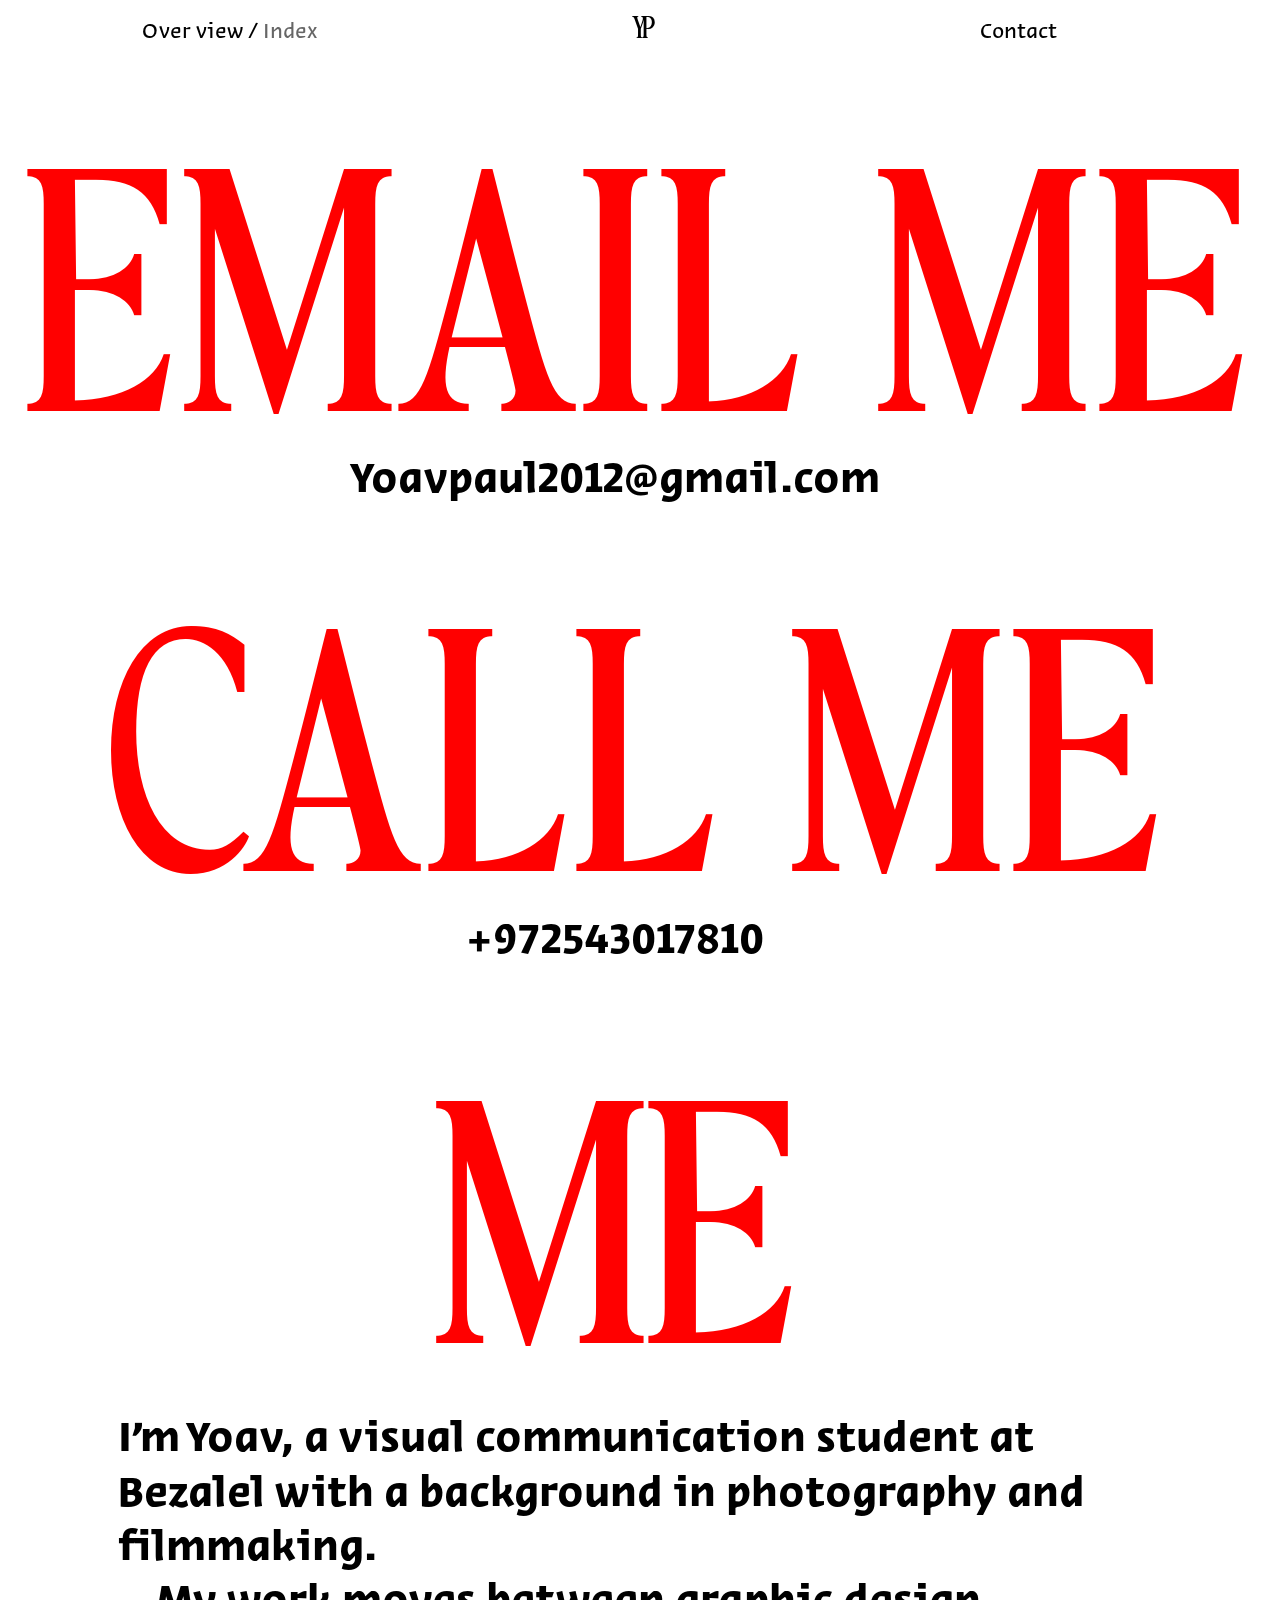
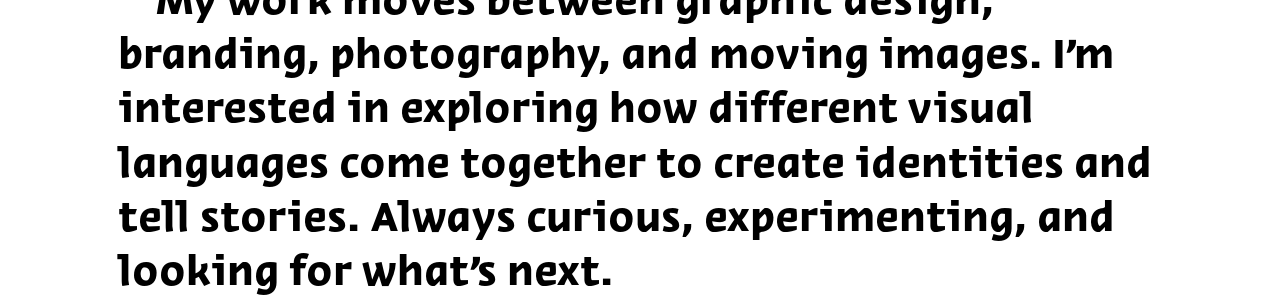
==== about.html @ 11a1b913 "The Lodge project panel, new top bar menu and strips, easier fly - Branding: a click on The Lodge op" ====
<!DOCTYPE html>
<html lang="en">
<head>
  <meta charset="UTF-8">
  <meta name="viewport" content="width=device-width, initial-scale=1.0">
  <title>Contact – Yoav Paul</title>
  <link rel="stylesheet" href="styles.css">
</head>
<body>
  <!-- Top bar (stays at the top while scrolling, with a soft blur behind it):
       on the left where you are, "YP" in the middle (leads home), Contact on the right -->
  <header class="top-bar">
    <p class="top-bar-left"><a class="page-link" href="index.html">Over view</a> / <a class="page-link text-muted" href="projects.html">Index</a></p>
    <a class="top-bar-name" href="index.html" aria-label="Yoav Paul, home page">YP</a>
    <a class="top-bar-contact" href="about.html">Contact</a>
  </header>

  <!-- Everything here is placed where it is in Figma (see .about in styles.css).
       --top = top in Figma pixels, --middle = the middle of the word -->
  <main class="about">

    <h1 class="about-title" style="--top: 118; --middle: 720; --spacing: 10.8;">EMAIL ME</h1>
    <a class="about-contact" href="mailto:Yoavpaul2012@gmail.com" style="--top: 519;">Yoavpaul2012@gmail.com</a>

    <h2 class="about-title" style="--top: 636; --middle: 720; --spacing: 10.8;">CALL ME</h2>
    <a class="about-contact" href="tel:+972543017810" style="--top: 1037;">+972543017810</a>

    <!-- "About" in the top bar jumps here -->
    <h2 class="about-title" id="me" style="--top: 1167; --middle: 691;">ME</h2>

    <div class="about-text" style="--top: 1590;">
      <p>I'm Yoav, a visual communication student at Bezalel with a background in photography and filmmaking.</p>
      <p>My work moves between graphic design, branding, photography, and moving images. I'm interested in exploring how different visual languages come together to create identities and tell stories. Always curious, experimenting, and looking for what's next.</p>
    </div>
  </main>
  <script src="top-bar-blur.js"></script>
</body>
</html>
---- styles.css ----
/* ===== Fonts ===== */

/* TAN - MEMORIES: the title font, loaded from the fonts folder */
@font-face {
  font-family: "TAN Memories";
  src: url("fonts/tan-memories-2.otf") format("opentype");
  font-weight: 400;
  font-display: swap;
}

/* ArbelG: the font of the small texts on the home page */
@font-face {
  font-family: "ArbelG";
  src: url("fonts/ArbelG-Regular.otf") format("opentype");
  font-weight: 400;
  font-display: swap;
}

@font-face {
  font-family: "ArbelG";
  src: url("fonts/ArbelG-Bold.otf") format("opentype");
  font-weight: 700;
  font-display: swap;
}

/* Editor Sans (Normal): the top bar, the menus and the small texts on every page */
@font-face {
  font-family: "Editor Sans";
  src: url("fonts/EditorSans-Normal.otf") format("opentype");
  font-weight: 400;
  font-display: swap;
}

/* Editor Sans Medium: the photo captions. Editor Sans Bold: "INDEX" and the current page in the menu */
@font-face {
  font-family: "Editor Sans";
  src: url("fonts/EditorSans-Medium.otf") format("opentype");
  font-weight: 500;
  font-display: swap;
}

@font-face {
  font-family: "Editor Sans";
  src: url("fonts/EditorSans-Bold.otf") format("opentype");
  font-weight: 700;
  font-display: swap;
}

/* Editor Sans Semibold: the page you are on, in the top bar */
@font-face {
  font-family: "Editor Sans";
  src: url("fonts/EditorSans-Semibold.otf") format("opentype");
  font-weight: 600;
  font-display: swap;
}

/* ===== Variables (from Figma) ===== */
:root {
  /* Colors */
  --color-background: #ffffff;
  --color-accent: #ff0000;
  --color-shadow: rgba(0, 0, 0, 0.3);
  --color-text: #000000;
  --color-text-muted: rgba(0, 0, 0, 0.6);
  --color-panel: #000000; /* behind a project panel (branding page) */
  /* The blurred strips behind the words of the top bar */
  --bar-white: 0.3;      /* how white the strip is (0 = clear, 1 = fully white) */
  --bar-blur: 10px;      /* how blurry the photo behind it is */
  --bar-radius: 0.03em;  /* roundness of the corners */
  --bar-line-gap: 0.25em; /* extra space between the lines of the menu on the project pages */
  /* Each part has its own strip:
     pad-x = space left and right of the words, pad-y = space above and under them,
     move-x = moves the strip right (+) or left (-), move-y = moves it down (+) or up (-) */
  --left-pad-x: 0.6em;    /* "Over view / Index" */
  --left-pad-y: 0.1em;
  --left-move-x: 0em;
  --left-move-y: 0em;
  --index-pad-x: 0.31em;   /* the menu on the project pages: "Index" and the other pages */
  --index-pad-y: 0.03em;
  --index-move-x: 0em;
  --index-move-y: -0.03em;
  --page-pad-x: 0.37em;    /* the page you are on (Branding, Photography, Graphics) */
  --page-pad-y: 0.1em;
  --page-move-x: 0em;
  --page-move-y: 0em;
  --yp-pad-x: 0.16em;     /* "YP" */
  --yp-pad-y: 0.31em;
  --yp-move-x: 0em;
  --yp-move-y: 0em;
  --contact-pad-x: 0.32em; /* "Contact" */
  --contact-pad-y: 0.1em;
  --contact-move-x: 0em;
  --contact-move-y: 0em;
  --color-bar: rgba(255, 255, 255, var(--bar-white));

  /* Title font: TAN - MEMORIES (Regular), a serif font is used until it loads */
  --font-display: "TAN Memories", Georgia, serif;
  --weight-display: 400; /* Regular */

  /* Font of the top bar, the menus, the captions and the small texts: Editor Sans (from the fonts folder) */
  --font-nav: "Editor Sans", Arial, sans-serif;
  --size-nav: max(12px, calc(24 * var(--px))); /* "About", "Contact", "OVER VIEW / INDEX": 24px in Figma */

  /* Font of the small texts on the home page */
  --font-body: "ArbelG", Arial, sans-serif;

  /* One Figma pixel: the home page is 1440px wide in Figma,
     so on smaller screens everything gets smaller together */
  --px: min(1px, calc(100vw / 1440));

  /* Fly: 181px wide in Figma, smaller on small screens */
  --size-fly: min(181px, 30vw);

  /* Spacing */
  --space-page: 16px;
}

/* ===== Base ===== */
* {
  box-sizing: border-box;
}

body {
  margin: 0;
  background-color: var(--color-background);
}

/* ===== Flying fly ===== */

/* script.js moves the fly by changing its transform */
.fly {
  position: fixed;
  top: 0;
  left: 0;
  width: var(--size-fly);
  height: auto;
  /* Close shadow: the fly is sitting on the page */
  filter: drop-shadow(2px 3px 2px var(--color-shadow));
  transition: filter 0.3s;
}

/* Fly swatter: near the fly the mouse turns into a fly swatter (script.js adds "is-near-fly"),
   so people understand they can squash it. The middle of the swatter is the point that hits */
.is-near-fly,
.is-near-fly * {
  cursor: -webkit-image-set(url("images/cursor-swatter.png") 1x, url("images/cursor-swatter@2x.png") 2x) 17 17, crosshair !important;
  cursor: image-set(url("images/cursor-swatter.png") 1x, url("images/cursor-swatter@2x.png") 2x) 17 17, crosshair !important;
}

/* Far, soft shadow: the fly is in the air */
.fly.is-flying {
  filter: drop-shadow(14px 22px 8px var(--color-shadow));
}

/* A squashed fly lies flat on the page (no shadow), and can't be clicked again */
.fly.is-squashed {
  filter: none;
  pointer-events: none;
}

/* ===== Red splat under a squashed fly ===== */

/* script.js places it where the fly was */
.splat {
  position: fixed;
  width: calc(var(--size-fly) * 0.6);
  aspect-ratio: 1;
  translate: -50% -50%; /* centered on the fly (works together with the grow animation) */
  background-color: var(--color-accent);
  border-radius: 45% 55% 40% 60% / 55% 40% 60% 45%; /* uneven, like a blob */
  pointer-events: none;
  animation: splat-appear 0.15s ease-out;
}

/* Two small drops around the splat */
.splat::before,
.splat::after {
  content: "";
  position: absolute;
  border-radius: 50%;
  background-color: var(--color-accent);
}

.splat::before {
  width: 18%;
  height: 18%;
  top: -22%;
  left: 70%;
}

.splat::after {
  width: 12%;
  height: 12%;
  bottom: -10%;
  left: -15%;
}

/* The splat grows quickly from nothing */
@keyframes splat-appear {
  from {
    scale: 0;
  }
  to {
    scale: 1;
  }
}

/* ===== Top bar (all pages) =====
   On the left where you are, "YP" in the middle, "Contact" on the right.
   Each one is placed by its middle point, like in Figma (the page is 1440px wide there).
   The bar stays at the top while scrolling. Each part has a blurred horizontal strip behind it,
   so it can always be read, also on top of photos (the rest of the bar is see-through) */
.top-bar {
  position: fixed;
  top: 0;
  left: 0;
  right: 0;
  z-index: 5; /* above everything on the page */
  height: max(44px, calc(90 * var(--px))); /* down to just under the two lines on the left */
  pointer-events: none; /* clicks go through the see-through parts of the bar... */
  font-family: var(--font-nav);
  font-size: var(--size-nav);
  line-height: normal;
  color: var(--color-text);
}

.top-bar a {
  color: inherit;
  text-decoration: none;
}

/* The three parts of the bar */
.top-bar-left,
.top-bar-name,
.top-bar-contact {
  position: absolute;
  z-index: 0; /* so the ellipse below stays behind the words */
  margin: 0;
  transform: translateX(-50%); /* the middle of the words sits on "left" */
  text-align: center;
  white-space: nowrap;
  pointer-events: auto; /* ...but not through the words */
}

/* The blurred strip behind each part of the bar (a flat rectangle around the words).
   Each part sets its own --pad-x, --pad-y, --move-x and --move-y (see the variables at the top) */
.top-bar-left::before,
.top-bar-name::before,
.top-bar-contact::before,
.top-bar-left:has(.is-current) > a::before,
.top-bar-left:has(.is-current) > span::before {
  content: "";
  position: absolute;
  top: calc(var(--move-y) - var(--pad-y));
  bottom: calc(-1 * var(--move-y) - var(--pad-y));
  left: calc(var(--move-x) - var(--pad-x));
  right: calc(-1 * var(--move-x) - var(--pad-x) - var(--extra-right, 0em));
  z-index: -1;
  border-radius: var(--bar-radius);
  background-color: var(--color-bar);
  backdrop-filter: blur(var(--bar-blur));
  -webkit-backdrop-filter: blur(var(--bar-blur)); /* Safari */
  /* Shows only when there is a picture or text under the word (top-bar-blur.js adds "has-backdrop") */
  opacity: var(--strip-opacity, 0);
  transition: opacity 0.2s;
}

.top-bar .has-backdrop {
  --strip-opacity: 1;
}

.top-bar-left::before {
  --pad-x: var(--left-pad-x);
  --pad-y: var(--left-pad-y);
  --move-x: var(--left-move-x);
  --move-y: var(--left-move-y);
}

.top-bar-left:has(.is-current) > a::before {
  --pad-x: var(--index-pad-x);
  --pad-y: var(--index-pad-y);
  --move-x: var(--index-move-x);
  --move-y: var(--index-move-y);
}

.top-bar-left:has(.is-current) > span::before {
  --pad-x: var(--page-pad-x);
  --pad-y: var(--page-pad-y);
  --move-x: var(--page-move-x);
  --move-y: var(--page-move-y);
}

/* "YP": the letters are pulled together (-24%), which makes its box end before the "P",
   so its strip gets 0.24em more on the right, to have the same space on both sides */
.top-bar-name::before {
  --pad-x: var(--yp-pad-x);
  --pad-y: var(--yp-pad-y);
  --move-x: var(--yp-move-x);
  --move-y: var(--yp-move-y);
  --extra-right: 0.24em;
}

.top-bar-contact::before {
  --pad-x: var(--contact-pad-x);
  --pad-y: var(--contact-pad-y);
  --move-x: var(--contact-move-x);
  --move-y: var(--contact-move-y);
}

/* On the left: "OVER VIEW / INDEX", or "INDEX" with the page you are on under it
   (Figma: middle at 258px, 25px from the top) */
.top-bar-left {
  top: calc(25 * var(--px));
  left: calc(50% - 462 * var(--px));
}

/* The grey link ("INDEX" on the home page, "OVER VIEW" on the index page) */
.top-bar-left .text-muted {
  color: var(--color-text-muted);
}

/* The page you are on: red and Semibold */
.top-bar-left .is-current {
  color: var(--color-accent);
  font-weight: 600;
}

/* On the project pages the left part is a menu of a few lines:
   each word gets its own blurred strip (see above), instead of one strip around all */
.top-bar-left:has(.is-current)::before {
  display: none;
}

.top-bar-left:has(.is-current) > a,
.top-bar-left:has(.is-current) > span {
  position: relative;
  z-index: 0;
  display: inline-block;
}

/* The menu on the project pages: "Index", then Branding, Photography and Graphics, one under the other
   (Figma: its middle at 209px, 27px between the lines). Each line goes a little lower, so the strips don't touch */
.top-bar-left:has(.is-current) {
  left: calc(50% - 511 * var(--px));
  line-height: 1.125;
}

.top-bar-left:has(.is-current) > :is(a, span):not(:first-child) {
  margin-top: var(--bar-line-gap);
}

/* On the project pages "Contact" is a little more to the right (Figma: its middle at 1202.5px) */
.branding-page .top-bar-contact,
.photography-page .top-bar-contact,
.graphics-page .top-bar-contact {
  left: calc(50% + 482.5 * var(--px));
}

/* The links turn red under the mouse */
.top-bar-left .page-link:hover {
  color: var(--color-accent);
}

/* "YP" in the title font (Figma: 24px, letter spacing -24%, middle at 721.5px, 19px from the top) */
.top-bar-name {
  top: calc(19 * var(--px));
  left: calc(50% + 1.5 * var(--px));
  font-family: var(--font-display);
  letter-spacing: -0.24em;
  line-height: 1.04;
}

/* Figma: middle at 1145.5px, 25px from the top */
.top-bar-contact {
  top: calc(25 * var(--px));
  left: calc(50% + 425.5 * var(--px));
}

/* ===== Home page (index.html) and index page (projects.html) ===== */

.hero a {
  color: inherit;
  text-decoration: none;
}

/* Big name. All sizes are Figma pixels times --px */
.hero {
  position: relative;
  padding-top: calc(82 * var(--px));
}

.hero-title {
  margin: 0;
  font-family: var(--font-display);
  font-size: calc(300 * var(--px));
  font-weight: var(--weight-display);
  line-height: normal;
  height: calc(423 * var(--px)); /* text box height in Figma */
  color: var(--color-accent);
  text-align: center;
}

/* "Catch ME if you can!" under the big name, a link to the contact page.
   "ME" turns red under the mouse */
.catch-me {
  margin: calc(102 * var(--px)) 0 0;
  height: calc(129 * var(--px)); /* text box height in Figma */
  font-family: var(--font-display);
  font-size: calc(70.82 * var(--px));
  line-height: normal;
  color: var(--color-text);
  text-align: center;
}

.catch-me-big {
  font-size: calc(96 * var(--px));
}

.catch-me:hover .catch-me-big {
  color: var(--color-accent);
}

/* The fly on the home and index pages: 113px wide in Figma, and it moves with the page
   (script.js places it on the name and keeps it above the works) */
.home-page,
.index-page {
  --size-fly: calc(113 * var(--px));
}

.home-page .fly,
.home-page .splat,
.index-page .fly,
.index-page .splat {
  position: absolute;
}

/* ===== Over view on the home page: all the works moving in a row =====
   Figma: a 1440 x 600 box, 985px from the top of the page, and "Random / Index" under it.
   home-carousel.js moves the row and changes its order */

.carousel-section {
  margin-top: calc(249 * var(--px)); /* 985 - 736 */
  padding-bottom: calc(92 * var(--px)); /* the page ends at 1773 */
}

/* The box: it scrolls sideways (no scrollbar, like in Figma) */
.carousel {
  height: calc(600 * var(--px));
  overflow-x: auto;
  overflow-y: hidden;
  scrollbar-width: none;
}

.carousel::-webkit-scrollbar {
  display: none;
}

/* The row of works */
.carousel-track {
  display: flex;
  width: max-content;
  height: 100%;
}

/* "Random / Index" under the box (Figma: 61px under it, Editor Sans 24px).
   Red under the mouse, and the one that is chosen stays red */
.carousel-modes {
  position: relative;
  margin: calc(61 * var(--px)) 0 0;
  min-height: calc(35 * var(--px));
  font-family: var(--font-nav);
  font-size: var(--size-nav);
  line-height: normal;
  text-align: center;
  color: var(--color-text);
}

.carousel-mode {
  padding: 0;
  border: none;
  background: none;
  font: inherit;
  color: inherit;
  cursor: pointer;
}

.carousel-mode:hover,
.carousel-mode.is-active {
  color: var(--color-accent);
}

/* Under the mouse a work's category (red) / name show in the same place, instead of "Random / Index" */
.carousel-name {
  position: absolute;
  inset: 0;
  display: none;
}

.carousel-category {
  color: var(--color-accent);
}

.carousel-section.is-showing-name .carousel-name {
  display: block;
}

.carousel-section.is-showing-name .carousel-switch {
  visibility: hidden; /* keeps its place, so nothing moves */
}

/* One work: as high as the box, its width from its shape (--ratio = width / height).
   The space after each work (not "gap"), so the copy follows with the same space */
.carousel-item {
  position: relative;
  flex: none;
  height: 100%;
  aspect-ratio: var(--ratio);
  margin-right: calc(35 * var(--px));
  overflow: hidden;
}

.carousel-item img {
  display: block;
  width: 100%;
  height: 100%;
  object-fit: cover;
}

/* Phones: the big name moves down a little, so it starts under the top bar */
@media (max-width: 700px) {
  .hero {
    padding-top: 52px; /* under the top bar (44px high on phones) */
  }
}

/* ===== Links in the top bar and menus (all pages) ===== */

.page-link {
  color: inherit;
  text-decoration: none;
}

/* The page you are on is red */
.page-link.is-current {
  color: var(--color-accent);
}

/* ===== Columns and rows of works, measured in Figma pixels =====
   In the HTML every item says its size in Figma pixels:
   style="--width: 589"         = 589 Figma pixels wide
   style="--space-before: 61"   = 61 Figma pixels of space above it
   style="--gap: 11"            = 11 Figma pixels between the items of a row */

.figma-column {
  width: calc(1440 * var(--px)); /* the width of the page in Figma */
  margin: 0 auto;
  display: flex;
  flex-direction: column;
  align-items: center;
  padding-bottom: calc(220 * var(--px));
}

.figma-column > * {
  margin-top: calc(var(--space-before, 0) * var(--px));
}

/* Items that are not in the middle: they start --left Figma pixels from the left edge */
.figma-column > .from-left {
  align-self: flex-start;
  margin-left: calc(var(--left) * var(--px));
}

/* Items side by side */
.figma-row {
  display: flex;
  justify-content: center;
  align-items: flex-start;
  gap: calc(var(--gap, 0) * var(--px));
}

/* Items in a row don't get extra space above */
.figma-row > * {
  margin-top: 0;
}

/* An image or video with its Figma width */
.work-image {
  display: block;
  flex: none;
  width: calc(var(--width) * var(--px));
  height: auto;
}

/* ===== Project pages (photography.html, graphics.html) ===== */

/* The top part: the menu and the big title.
   Each page sets --title-top, --title-size and --header-height (in Figma pixels) */
.project-header {
  position: relative;
  height: calc(var(--header-height) * var(--px));
}

.project-title {
  position: absolute;
  top: calc(var(--title-top) * var(--px));
  left: 0;
  right: 0;
  margin: 0;
  font-family: var(--font-display);
  font-size: calc(var(--title-size) * var(--px));
  font-weight: var(--weight-display);
  line-height: 1.96;
  color: var(--color-text);
  text-align: center;
}

/* The name of a project under its photo.
   --height = the space from the top of the caption to the next photo (Figma pixels) */
.photo-caption {
  width: calc(var(--width) * var(--px));
  height: calc(var(--height) * var(--px));
  margin-bottom: 0;
  font-family: var(--font-nav);
  font-size: max(12px, calc(32 * var(--px)));
  font-weight: 500; /* Medium */
  line-height: normal;
  text-align: var(--align, left);
}

/* ===== Photography, branding and graphics pages ===== */

/* A photo in a box with its Figma size (--width x --height).
   The photo fills the box, and is cut at the edges if it has a different shape */
.photo-box {
  position: relative;
  display: block;
  width: calc(var(--width) * var(--px));
  aspect-ratio: var(--width) / var(--height);
  overflow: hidden;
  /* the boxes that open a row of photos are buttons: remove the button look */
  padding: 0;
  border: none;
  background: none;
}

button.photo-box {
  cursor: pointer;
}

.photo-box img,
.photo-box video,
.photo-overlay-row img,
.photo-overlay-row video {
  display: block;
  width: 100%;
  height: 100%;
  object-fit: cover;
}

/* A photo that shows only part of itself, placed like in Figma (in % of its box) */
.photo-box img.is-cropped,
.photo-overlay-row img.is-cropped,
.carousel-item img.is-cropped {
  position: absolute;
  top: calc(var(--img-top) * 1%);
  left: calc(var(--img-left) * 1%);
  width: calc(var(--img-width) * 1%);
  height: calc(var(--img-height) * 1%);
  max-width: none;
  object-fit: fill;
}

/* ===== Photo overlays: a row of photos that opens when you click a photo =====
   The photo you click is the first photo of the row. photo-overlays.js opens and closes the rows */

/* Goes from the left of the photo to the right edge of the page, and scrolls sideways */
.photo-overlay {
  width: calc((1440 - var(--left)) * var(--px));
  overflow-x: auto;
  overflow-y: hidden;
  scrollbar-width: none; /* no scrollbar, like in Figma */
}

.photo-overlay::-webkit-scrollbar {
  display: none;
}

/* Closed: only the first photo. Open: --width Figma pixels wide */
.photo-overlay-row {
  position: relative;
  width: fit-content;
}

.photo-overlay.is-open .photo-overlay-row {
  width: calc(var(--width) * var(--px));
}

/* The extra photos: hidden until the row opens.
   Each one has its place: --x, --y and its size --w x --h (Figma pixels) */
.photo-overlay-row > div {
  display: none;
  position: absolute;
  cursor: pointer; /* a click closes the row */
  left: calc(var(--x) * var(--px));
  top: calc(var(--y, 0) * var(--px));
  width: calc(var(--w) * var(--px));
  height: calc(var(--h) * var(--px));
  overflow: hidden;
}

.photo-overlay.is-open .photo-overlay-row > div {
  display: block;
}

/* Rows without places from Figma (branding page): the works stand side by side,
   all --height Figma pixels high, with --gap between them. Each work keeps its own shape */
.photo-overlay-row.is-flowing {
  display: flex;
  gap: calc(var(--gap) * var(--px));
  height: calc(var(--height) * var(--px));
}

.photo-overlay.is-open .photo-overlay-row.is-flowing {
  width: max-content;
}

.photo-overlay-row.is-flowing > div {
  position: static;
  flex: none;
  width: auto;
  height: 100%;
}

.photo-overlay.is-open .photo-overlay-row.is-flowing > div {
  display: block;
}

.photo-overlay-row.is-flowing > div img,
.photo-overlay-row.is-flowing > div video {
  width: auto;
  height: 100%;
}

/* ===== Project panels (branding page): the whole project on one screen =====
   project-panels.js opens and closes them. Everything inside is placed in Figma pixels
   (--x, --y, --w, --h) and grows or shrinks with the height of the screen:
   the Figma frame is 1069px high, so one Figma pixel = the screen height / 1069 */

.project-panel {
  --s: calc(100vh / 1069); /* one Figma pixel */
  position: fixed;
  inset: 0;
  z-index: 4; /* above the page, under the top bar */
  overflow-x: auto;
  overflow-y: hidden; /* only sideways */
  background-color: var(--color-panel);
  scrollbar-width: none;
  outline: none;
}

.project-panel::-webkit-scrollbar {
  display: none;
}

.project-panel[hidden] {
  display: none;
}

/* While a panel is open: the page under it doesn't scroll, and the top bar turns white (like in Figma) */
body.has-open-panel {
  overflow: hidden;
}

body.has-open-panel .top-bar {
  color: #fff;
}

/* The whole width of the project, as high as the screen */
.project-panel-stage {
  position: relative;
  width: calc(var(--width) * var(--s));
  height: 100vh;
  overflow: hidden; /* things that go over the top are cut, like in Figma */
}

/* A work: its place and size (a click on it closes the panel) */
.panel-item {
  position: absolute;
  left: calc(var(--x) * var(--s));
  top: calc(var(--y) * var(--s));
  width: calc(var(--w) * var(--s));
  height: calc(var(--h) * var(--s));
  overflow: hidden;
  cursor: pointer;
}

.panel-item img {
  display: block;
  width: 100%;
  height: 100%;
  object-fit: cover;
}

.panel-item img.is-cropped {
  position: absolute;
  top: calc(var(--img-top) * 1%);
  left: calc(var(--img-left) * 1%);
  width: calc(var(--img-width) * 1%);
  height: calc(var(--img-height) * 1%);
  max-width: none;
  object-fit: fill;
}

/* Texts: --x is their middle */
.panel-text {
  position: absolute;
  left: calc(var(--x) * var(--s));
  top: calc(var(--y) * var(--s));
  width: calc(var(--w) * var(--s));
  margin: 0;
  z-index: 1; /* on top of the works, like in Figma */
  transform: translateX(-50%);
  color: #fff;
  font-weight: normal;
  text-align: center;
}

/* The names of the parts (Logotype, Menus...): Editor Sans 18px */
.panel-label {
  font-family: var(--font-nav);
  font-size: calc(18 * var(--s));
  line-height: calc(37 * var(--s));
}

/* Some names start at --x (on the left of their works) instead of having their middle there */
.panel-label.is-left {
  transform: none;
  text-align: left;
}

/* About the project: name (Bold 30px), kind of work (Medium 25px) and text (25px), in Editor Sans */
.panel-about {
  position: absolute;
  left: calc(var(--x) * var(--s));
  top: calc(var(--y) * var(--s));
  width: calc(var(--w) * var(--s));
  z-index: 1;
  font-family: var(--font-nav);
  color: #fff;
}

.panel-about h2 {
  margin: 0 0 calc(28 * 1.96 * var(--s)); /* an empty line under it, like in Figma */
  font-size: calc(30 * var(--s));
  font-weight: 700;
  line-height: 1.96;
}

.panel-about p {
  margin: 0;
  font-size: calc(25 * var(--s));
  line-height: calc(36 * var(--s));
}

.panel-about .panel-about-kind {
  font-weight: 500;
}

/* The second paragraph starts a little to the right, like in Figma */
.panel-about .is-indented {
  text-indent: 1.25em;
}

/* ===== Index page (projects.html) ===== */

/* The area under the big name (1032 - 505 Figma pixels high).
   The categories and lists are placed in it by --x, --y and --w */
.index-categories {
  position: relative;
  width: calc(1440 * var(--px));
  height: calc(527 * var(--px));
  margin: 0 auto;
}

.index-category,
.index-list {
  position: absolute;
  left: calc(var(--x) * var(--px));
  top: calc(var(--y) * var(--px));
  width: calc(var(--w) * var(--px));
  margin: 0;
  font-family: var(--font-display);
  font-weight: var(--weight-display);
  color: var(--color-text);
}

/* A category: a button with no button look, the text on the left */
.index-category {
  padding: 0;
  border: none;
  background: none;
  font-size: calc(70.82 * var(--px));
  line-height: normal;
  text-align: left;
  cursor: pointer;
}

/* The list of projects under a category (hidden until the category is clicked) */
.index-list {
  padding: 0;
  list-style: none;
  font-size: calc(27 * var(--px));
  line-height: normal;
  text-align: center;
}

/* The Branding list has more space between the lines in Figma */
.index-list.is-tall {
  line-height: 2.1;
}

.index-list[hidden] {
  display: none;
}

.index-list a {
  color: inherit;
  text-decoration: none;
}

/* Red under the mouse: the categories and the projects */
.index-category:hover,
.index-list a:hover {
  color: var(--color-accent);
}

/* Phones: the categories one under the other, each list under its category */
@media (max-width: 700px) {
  .index-categories {
    width: auto;
    height: auto;
    padding: 24px var(--space-page) 48px;
    display: flex;
    flex-direction: column;
    align-items: center;
    gap: 12px;
  }

  .index-category,
  .index-list {
    position: static;
    width: auto;
    text-align: center;
  }

  .index-category {
    font-size: 40px;
  }

  .index-list {
    font-size: 18px;
    margin-bottom: 12px;
  }
}

/* When a link leads to a project on another page, leave room for "YP" above it */
.figma-column > [id] {
  scroll-margin-top: max(56px, calc(70 * var(--px)));
}

/* ===== About and contact page (about.html) ===== */

/* Everything is placed where it is in Figma ("Content" frame, 1440 x 2146).
   Each item says its top (and middle or left) in Figma pixels */
.about {
  position: relative;
  width: calc(1440 * var(--px));
  height: calc(2146 * var(--px));
  margin: 0 auto;
}

.about > * {
  position: absolute;
  margin: 0;
}

/* Big red words: "EMAIL ME", "CALL ME", "ME" */
.about-title {
  top: calc(var(--top) * var(--px));
  left: calc(var(--middle) * var(--px));
  transform: translateX(-50%);
  font-family: var(--font-display);
  font-size: calc(270 * var(--px));
  font-weight: var(--weight-display);
  letter-spacing: calc(var(--spacing, 0) * var(--px));
  line-height: normal;
  color: var(--color-accent);
  white-space: nowrap;
}

/* The email address and the phone number under the big words */
.about-contact {
  top: calc(var(--top) * var(--px));
  left: calc(691.5 * var(--px));
  transform: translateX(-50%);
  font-family: var(--font-nav);
  font-size: calc(48 * var(--px));
  font-weight: 700;
  line-height: normal;
  color: var(--color-text);
  text-decoration: none;
  white-space: nowrap;
}

.about-text {
  top: calc(var(--top) * var(--px));
  left: calc(133 * var(--px));
  width: calc(1175 * var(--px));
  font-family: var(--font-nav);
  font-size: calc(48 * var(--px));
  font-weight: 700;
  line-height: calc(61 * var(--px));
  color: var(--color-text);
}

.about-text p {
  margin: 0;
}

/* The second paragraph starts a little to the right, like in Figma */
.about-text p + p {
  text-indent: calc(42 * var(--px));
}

/* Phones: everything moves down a little, so "EMAIL ME" doesn't touch the top bar */
@media (max-width: 700px) {
  .about {
    margin-top: 24px;
  }
}

/* ===== Phones: the project title is in the page flow ===== */
@media (max-width: 700px) {
  .project-header {
    height: auto;
    padding-top: 52px; /* room for the top bar (44px high on phones) */
  }

  .project-title {
    position: static;
  }

  .project-title {
    line-height: 1.6; /* room for letters like "g" and "y" */
  }

  /* Captions start under the left side of their photo, and can take 2 lines */
  .figma-column > .photo-caption {
    width: auto;
    height: auto;
    margin: 4px var(--space-page) 16px calc(var(--left) * var(--px));
    text-align: left;
  }

}
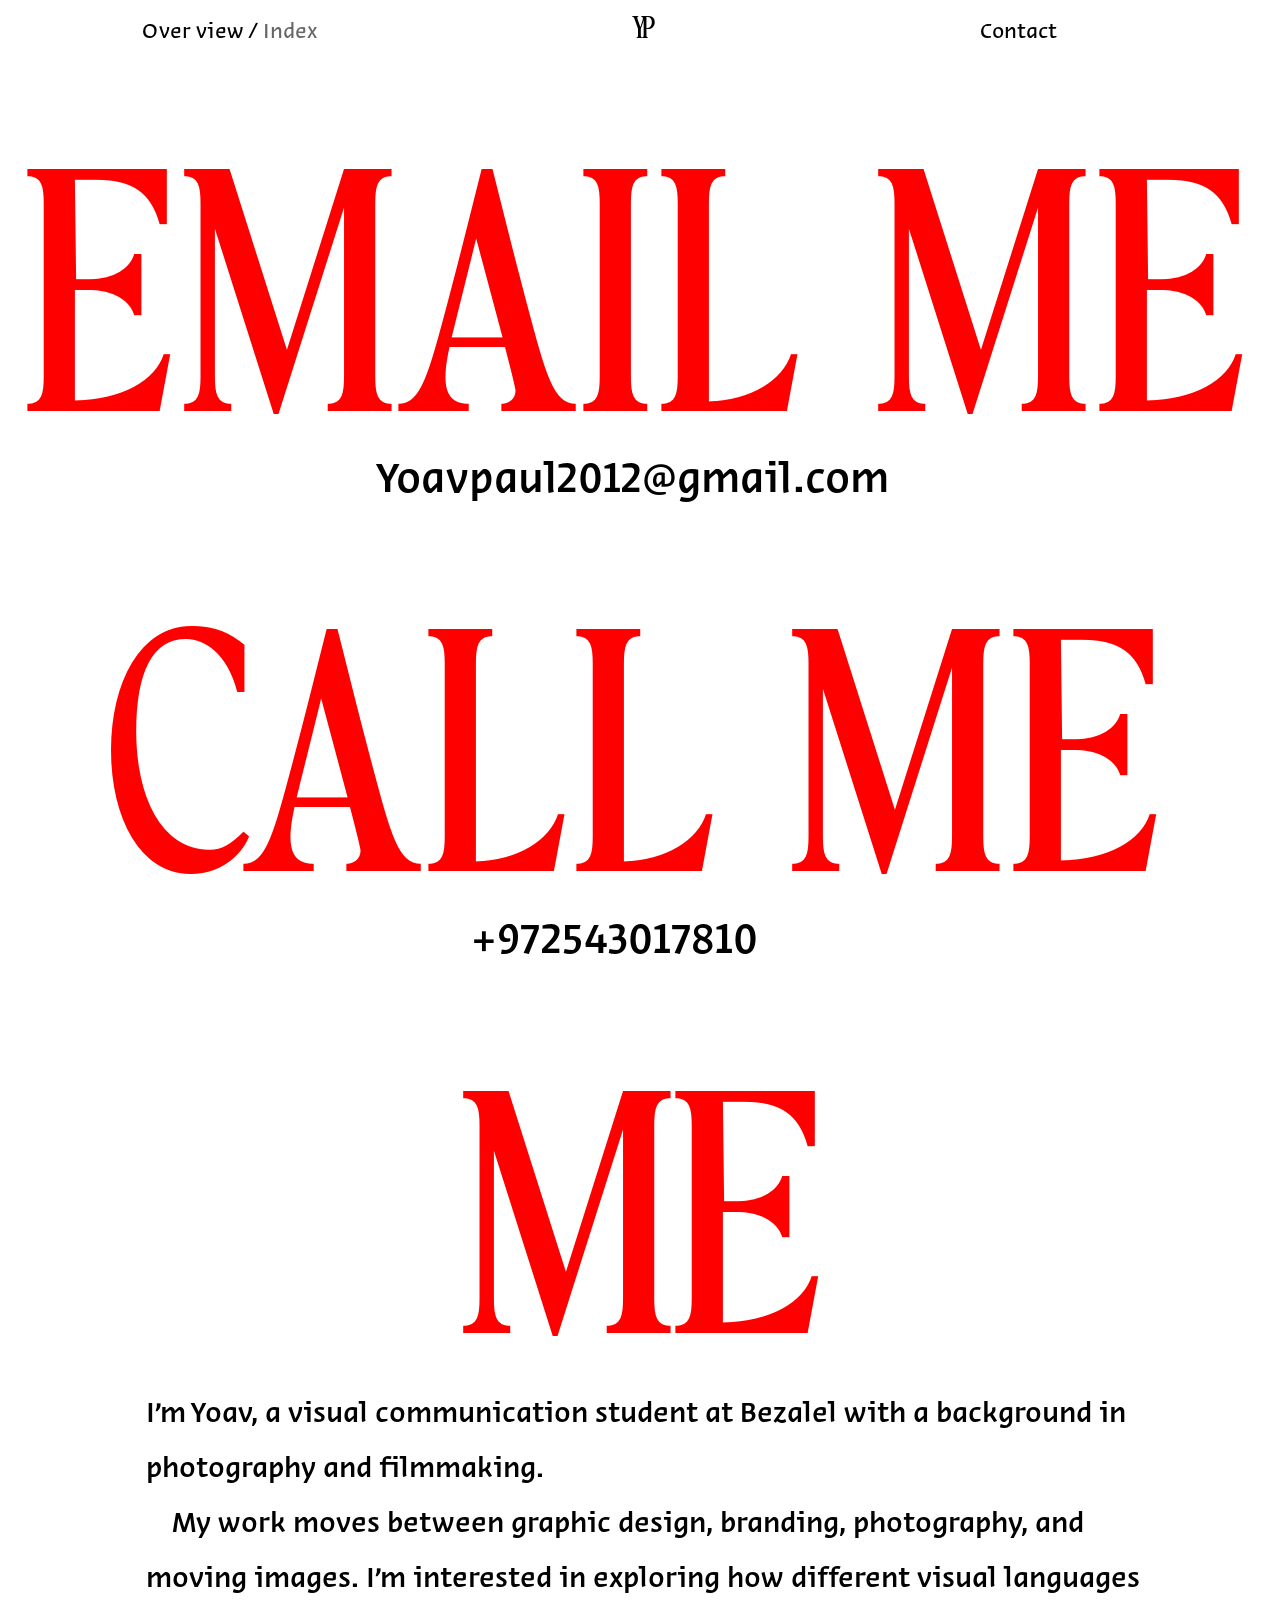
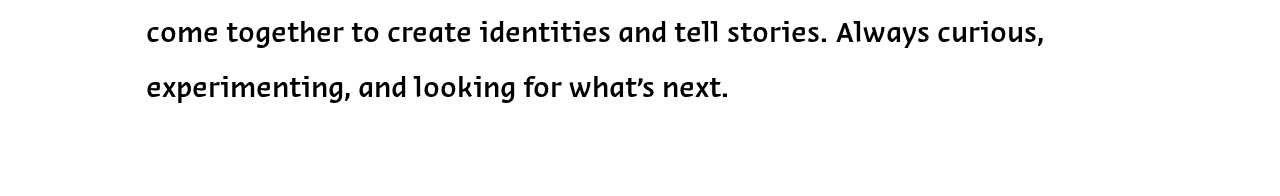
==== commit f32a4420: "Smaller WebP photos, 1+1= book that turns by itself and by click, Copy on Me page, phone.css - tools" ====
--- a/about.html
+++ b/about.html
@@ -5,6 +5,8 @@
   <meta name="viewport" content="width=device-width, initial-scale=1.0">
   <title>Contact – Yoav Paul</title>
   <link rel="stylesheet" href="styles.css">
+  <!-- The phone version: only on screens up to 700px wide -->
+  <link rel="stylesheet" href="phone.css" media="(max-width: 700px)">
 </head>
 <body>
   <!-- Top bar (stays at the top while scrolling, with a soft blur behind it):
@@ -16,23 +18,26 @@
   </header>
 
   <!-- Everything here is placed where it is in Figma (see .about in styles.css).
-       --top = top in Figma pixels, --middle = the middle of the word -->
+       --top = top in Figma pixels, --middle = the middle of the word (or line) -->
   <main class="about">
 
     <h1 class="about-title" style="--top: 118; --middle: 720; --spacing: 10.8;">EMAIL ME</h1>
-    <a class="about-contact" href="mailto:Yoavpaul2012@gmail.com" style="--top: 519;">Yoavpaul2012@gmail.com</a>
+    <!-- Email and phone: on a computer a "Copy" button shows next to them under the mouse,
+         on a phone (and tablet) it shows after a tap (contact-copy.js) -->
+    <p class="about-contact" style="--top: 519; --middle: 710.5;"><a href="mailto:Yoavpaul2012@gmail.com">Yoavpaul2012@gmail.com</a><span class="copy-holder"><button class="copy-button" type="button" data-copy="Yoavpaul2012@gmail.com">Copy</button></span></p>
 
     <h2 class="about-title" style="--top: 636; --middle: 720; --spacing: 10.8;">CALL ME</h2>
-    <a class="about-contact" href="tel:+972543017810" style="--top: 1037;">+972543017810</a>
+    <p class="about-contact" style="--top: 1037; --middle: 691.5;"><a href="tel:+972543017810">+972543017810</a><span class="copy-holder"><button class="copy-button" type="button" data-copy="+972543017810">Copy</button></span></p>
 
     <!-- "About" in the top bar jumps here -->
-    <h2 class="about-title" id="me" style="--top: 1167; --middle: 691;">ME</h2>
+    <h2 class="about-title" id="me" style="--top: 1155; --middle: 722;">ME</h2>
 
-    <div class="about-text" style="--top: 1590;">
+    <div class="about-text" style="--top: 1560;">
       <p>I'm Yoav, a visual communication student at Bezalel with a background in photography and filmmaking.</p>
       <p>My work moves between graphic design, branding, photography, and moving images. I'm interested in exploring how different visual languages come together to create identities and tell stories. Always curious, experimenting, and looking for what's next.</p>
     </div>
   </main>
+  <script src="contact-copy.js"></script>
   <script src="top-bar-blur.js"></script>
 </body>
 </html>
--- a/styles.css
+++ b/styles.css
@@ -247,8 +247,7 @@
 .top-bar-left::before,
 .top-bar-name::before,
 .top-bar-contact::before,
-.top-bar-left:has(.is-current) > a::before,
-.top-bar-left:has(.is-current) > span::before {
+.top-bar-left:has(.is-current) > *::before {
   content: "";
   position: absolute;
   top: calc(var(--move-y) - var(--pad-y));
@@ -276,14 +275,14 @@
   --move-y: var(--left-move-y);
 }
 
-.top-bar-left:has(.is-current) > a::before {
+.top-bar-left:has(.is-current) > :not(.is-current)::before {
   --pad-x: var(--index-pad-x);
   --pad-y: var(--index-pad-y);
   --move-x: var(--index-move-x);
   --move-y: var(--index-move-y);
 }
 
-.top-bar-left:has(.is-current) > span::before {
+.top-bar-left:has(.is-current) > .is-current::before {
   --pad-x: var(--page-pad-x);
   --pad-y: var(--page-pad-y);
   --move-x: var(--page-move-x);
@@ -331,22 +330,38 @@
   display: none;
 }
 
-.top-bar-left:has(.is-current) > a,
-.top-bar-left:has(.is-current) > span {
+.top-bar-left:has(.is-current) > * {
   position: relative;
   z-index: 0;
-  display: inline-block;
 }
 
 /* The menu on the project pages: "Index", then Branding, Photography and Graphics, one under the other
    (Figma: its middle at 209px, 27px between the lines). Each line goes a little lower, so the strips don't touch */
 .top-bar-left:has(.is-current) {
   left: calc(50% - 511 * var(--px));
+  display: flex;
+  flex-direction: column;
+  align-items: center;
   line-height: 1.125;
 }
 
-.top-bar-left:has(.is-current) > :is(a, span):not(:first-child) {
+.top-bar-left:has(.is-current) > :not(:first-child) {
   margin-top: var(--bar-line-gap);
+}
+
+/* "Index" is a button: a click folds the menu (top-bar-menu.js). No button look */
+.top-bar-index {
+  padding: 0;
+  border: none;
+  background: none;
+  font: inherit;
+  color: inherit;
+  cursor: pointer;
+}
+
+/* The folded menu: only "Index" and the page you are on */
+.top-bar-left.is-folded .menu-other {
+  display: none;
 }
 
 /* On the project pages "Contact" is a little more to the right (Figma: its middle at 1202.5px) */
@@ -435,12 +450,12 @@
 }
 
 /* ===== Over view on the home page: all the works moving in a row =====
-   Figma: a 1440 x 600 box, 985px from the top of the page, and "Random / Index" under it.
+   Figma: a 1440 x 600 box, 907px from the top of the page, and "Random / Index" under it.
    home-carousel.js moves the row and changes its order */
 
 .carousel-section {
-  margin-top: calc(249 * var(--px)); /* 985 - 736 */
-  padding-bottom: calc(92 * var(--px)); /* the page ends at 1773 */
+  margin-top: calc(171 * var(--px)); /* 907 - 736 */
+  padding-bottom: calc(201 * var(--px)); /* the page ends at 1773 */
 }
 
 /* The box: it scrolls sideways (no scrollbar, like in Figma) */
@@ -462,11 +477,11 @@
   height: 100%;
 }
 
-/* "Random / Index" under the box (Figma: 61px under it, Editor Sans 24px).
+/* "Random / Index" under the box (Figma: 30px under it, Editor Sans 24px).
    Red under the mouse, and the one that is chosen stays red */
 .carousel-modes {
   position: relative;
-  margin: calc(61 * var(--px)) 0 0;
+  margin: calc(30 * var(--px)) 0 0;
   min-height: calc(35 * var(--px));
   font-family: var(--font-nav);
   font-size: var(--size-nav);
@@ -526,13 +541,6 @@
   object-fit: cover;
 }
 
-/* Phones: the big name moves down a little, so it starts under the top bar */
-@media (max-width: 700px) {
-  .hero {
-    padding-top: 52px; /* under the top bar (44px high on phones) */
-  }
-}
-
 /* ===== Links in the top bar and menus (all pages) ===== */
 
 .page-link {
@@ -552,6 +560,7 @@
    style="--gap: 11"            = 11 Figma pixels between the items of a row */
 
 .figma-column {
+  position: relative; /* the texts about the projects are placed inside it */
   width: calc(1440 * var(--px)); /* the width of the page in Figma */
   margin: 0 auto;
   display: flex;
@@ -692,7 +701,7 @@
 }
 
 .photo-overlay.is-open .photo-overlay-row {
-  width: calc(var(--width) * var(--px));
+  width: calc(var(--width) * var(--px) * var(--row-scale, 1));
 }
 
 /* The extra photos: hidden until the row opens.
@@ -701,10 +710,10 @@
   display: none;
   position: absolute;
   cursor: pointer; /* a click closes the row */
-  left: calc(var(--x) * var(--px));
-  top: calc(var(--y, 0) * var(--px));
-  width: calc(var(--w) * var(--px));
-  height: calc(var(--h) * var(--px));
+  left: calc(var(--x) * var(--px) * var(--row-scale, 1));
+  top: calc(var(--y, 0) * var(--px) * var(--row-scale, 1));
+  width: calc(var(--w) * var(--px) * var(--row-scale, 1));
+  height: calc(var(--h) * var(--px) * var(--row-scale, 1));
   overflow: hidden;
 }
 
@@ -712,33 +721,125 @@
   display: block;
 }
 
-/* Rows without places from Figma (branding page): the works stand side by side,
-   all --height Figma pixels high, with --gap between them. Each work keeps its own shape */
-.photo-overlay-row.is-flowing {
-  display: flex;
-  gap: calc(var(--gap) * var(--px));
-  height: calc(var(--height) * var(--px));
-}
-
-.photo-overlay.is-open .photo-overlay-row.is-flowing {
-  width: max-content;
-}
-
-.photo-overlay-row.is-flowing > div {
-  position: static;
-  flex: none;
-  width: auto;
-  height: 100%;
-}
-
-.photo-overlay.is-open .photo-overlay-row.is-flowing > div {
-  display: block;
-}
-
-.photo-overlay-row.is-flowing > div img,
-.photo-overlay-row.is-flowing > div video {
-  width: auto;
-  height: 100%;
+/* ===== Photography page: the text layout =====
+   When a row is open, photography-texts.js adds "is-reading" to the page.
+   Then every item uses its "-open" sizes and places (from the Figma frame "Photography option 2 with text"):
+   --left-open, --space-open, --width-open, --height-open, and --scale-open for the rows.
+   The text about the open project shows on the left. (Only on computers: phones keep their layout) */
+
+/* A caption that shows only in the text layout ("Dissociative self") */
+.photo-caption.only-open {
+  display: none;
+}
+
+/* The caption of the open project hides (its name is in the text), but keeps its place */
+.photo-caption.is-hidden {
+  visibility: hidden;
+}
+
+@media (min-width: 701px) {
+  body.is-reading .project-header {
+    height: calc(var(--header-height-open, var(--header-height)) * var(--px));
+  }
+
+  body.is-reading .figma-column > * {
+    margin-top: calc(var(--space-open, var(--space-before, 0)) * var(--px));
+  }
+
+  body.is-reading .figma-column > .from-left {
+    margin-left: calc(var(--left-open, var(--left)) * var(--px));
+  }
+
+  body.is-reading .photo-box {
+    width: calc(var(--width-open, var(--width)) * var(--px));
+    aspect-ratio: var(--width-open, var(--width)) / var(--height-open, var(--height));
+  }
+
+  body.is-reading .photo-overlay {
+    width: calc((1440 - var(--left-open, var(--left))) * var(--px));
+    --row-scale: var(--scale-open, 1);
+  }
+
+  body.is-reading .photo-caption.only-open {
+    display: block;
+  }
+}
+
+/* The text about a project (Figma: 15px from the left, 450px wide, Editor Sans) */
+.project-text {
+  position: absolute;
+  left: calc(15 * var(--px));
+  width: calc(450 * var(--px));
+  margin: 0;
+  font-family: var(--font-nav);
+  color: var(--color-text);
+}
+
+.project-text[hidden] {
+  display: none;
+}
+
+/* Name (Bold 28px) and year (Medium) */
+.project-text h2 {
+  margin: 0 0 calc(30 * var(--px));
+  font-size: calc(28 * var(--px));
+  font-weight: 700;
+  line-height: normal;
+}
+
+.project-text-year {
+  margin-left: 0.4em;
+  font-weight: 500;
+}
+
+/* The text: 25px */
+.project-text p {
+  margin: 0;
+  font-size: calc(25 * var(--px));
+  line-height: calc(26 * var(--px));
+}
+
+/* The second paragraph starts a little to the right, like in Figma */
+.project-text .is-indented {
+  text-indent: 1em;
+}
+
+/* An empty line above */
+.project-text .has-space,
+.project-text .project-text-quote {
+  margin-top: calc(30 * var(--px));
+}
+
+/* The quote: Semibold 19px */
+.project-text .project-text-quote {
+  font-size: calc(19 * var(--px));
+  font-weight: 600;
+}
+
+/* Materials and thanks: 20px */
+.project-text .project-text-small {
+  font-size: calc(20 * var(--px));
+}
+
+/* Smaller text (Dissociative self): 19px */
+.project-text .project-text-body {
+  font-size: calc(19 * var(--px));
+}
+
+/* Where it was exhibited: Semibold 19px */
+.project-text .project-text-strong {
+  font-size: calc(19 * var(--px));
+  font-weight: 600;
+}
+
+/* A smaller empty line above (one empty line of 19px text) */
+.project-text .has-line-space {
+  margin-top: calc(23 * var(--px));
+}
+
+/* ===== The 1+1= book (graphics page): book-pages.js turns its pages on a click ===== */
+.book {
+  cursor: pointer;
 }
 
 /* ===== Project panels (branding page): the whole project on one screen =====
@@ -771,8 +872,18 @@
   overflow: hidden;
 }
 
-body.has-open-panel .top-bar {
+body.has-dark-panel .top-bar {
   color: #fff;
+}
+
+/* A light panel (like biss): white, with black texts */
+.project-panel.is-light {
+  --color-panel: #ffffff;
+}
+
+.project-panel.is-light .panel-text,
+.project-panel.is-light .panel-about {
+  color: var(--color-text);
 }
 
 /* The whole width of the project, as high as the screen */
@@ -794,7 +905,8 @@
   cursor: pointer;
 }
 
-.panel-item img {
+.panel-item img,
+.panel-item video {
   display: block;
   width: 100%;
   height: 100%;
@@ -849,11 +961,17 @@
   color: #fff;
 }
 
+/* The name. Each panel can set its line height (--title-line) and the empty space under it (--title-space) */
 .panel-about h2 {
-  margin: 0 0 calc(28 * 1.96 * var(--s)); /* an empty line under it, like in Figma */
+  margin: 0 0 calc(var(--title-space, 54.88) * var(--s)); /* an empty line under it, like in Figma */
   font-size: calc(30 * var(--s));
   font-weight: 700;
   line-height: 1.96;
+}
+
+/* Panels that set --title-line (in Figma pixels) use it instead */
+.panel-about[style*="--title-line"] h2 {
+  line-height: calc(var(--title-line) * var(--s));
 }
 
 .panel-about p {
@@ -862,8 +980,19 @@
   line-height: calc(36 * var(--s));
 }
 
-.panel-about .panel-about-kind {
+.panel-about .panel-about-kind,
+.panel-about .is-medium {
   font-weight: 500;
+}
+
+/* Credits: 20px */
+.panel-about .panel-about-small {
+  font-size: calc(20 * var(--s));
+}
+
+/* An empty line above */
+.panel-about .has-space {
+  margin-top: calc(49 * var(--s));
 }
 
 /* The second paragraph starts a little to the right, like in Figma */
@@ -934,35 +1063,6 @@
   color: var(--color-accent);
 }
 
-/* Phones: the categories one under the other, each list under its category */
-@media (max-width: 700px) {
-  .index-categories {
-    width: auto;
-    height: auto;
-    padding: 24px var(--space-page) 48px;
-    display: flex;
-    flex-direction: column;
-    align-items: center;
-    gap: 12px;
-  }
-
-  .index-category,
-  .index-list {
-    position: static;
-    width: auto;
-    text-align: center;
-  }
-
-  .index-category {
-    font-size: 40px;
-  }
-
-  .index-list {
-    font-size: 18px;
-    margin-bottom: 12px;
-  }
-}
-
 /* When a link leads to a project on another page, leave room for "YP" above it */
 .figma-column > [id] {
   scroll-margin-top: max(56px, calc(70 * var(--px)));
@@ -970,12 +1070,12 @@
 
 /* ===== About and contact page (about.html) ===== */
 
-/* Everything is placed where it is in Figma ("Content" frame, 1440 x 2146).
+/* Everything is placed where it is in Figma ("Content" frame, 1440 x 2021).
    Each item says its top (and middle or left) in Figma pixels */
 .about {
   position: relative;
   width: calc(1440 * var(--px));
-  height: calc(2146 * var(--px));
+  height: calc(2021 * var(--px));
   margin: 0 auto;
 }
 
@@ -998,28 +1098,69 @@
   white-space: nowrap;
 }
 
-/* The email address and the phone number under the big words */
+/* The email address and the phone number under the big words (Medium 48px) */
 .about-contact {
   top: calc(var(--top) * var(--px));
-  left: calc(691.5 * var(--px));
+  left: calc(var(--middle) * var(--px));
   transform: translateX(-50%);
   font-family: var(--font-nav);
   font-size: calc(48 * var(--px));
-  font-weight: 700;
+  font-weight: 500;
   line-height: normal;
   color: var(--color-text);
   text-decoration: none;
   white-space: nowrap;
 }
 
+/* The text about me (Medium 32px, lines 62px apart) */
+.about-contact a {
+  color: inherit;
+  text-decoration: none;
+}
+
+/* "Copy" next to the email / phone: shows under the mouse (computers),
+   or after a tap (phones, contact-copy.js adds "is-showing-copy").
+   Its holder starts right at the end of the words, so the mouse can move to it without it closing */
+.copy-holder {
+  position: absolute;
+  top: 50%;
+  left: 100%;
+  transform: translateY(-50%);
+  padding-left: calc(20 * var(--px));
+  display: none;
+}
+
+.about-contact:hover .copy-holder,
+.about-contact:focus-within .copy-holder,
+.about-contact.is-showing-copy .copy-holder {
+  display: block;
+}
+
+.copy-button {
+  padding: 0.2em 0.6em;
+  border: 1px solid currentColor;
+  border-radius: 0;
+  background: var(--color-background);
+  font-family: var(--font-nav);
+  font-size: var(--size-nav);
+  font-weight: 500;
+  line-height: normal;
+  color: var(--color-text);
+  cursor: pointer;
+}
+
+.copy-button:hover {
+  color: var(--color-accent);
+}
+
 .about-text {
   top: calc(var(--top) * var(--px));
-  left: calc(133 * var(--px));
+  left: calc(164 * var(--px));
   width: calc(1175 * var(--px));
   font-family: var(--font-nav);
-  font-size: calc(48 * var(--px));
-  font-weight: 700;
-  line-height: calc(61 * var(--px));
+  font-size: calc(32 * var(--px));
+  font-weight: 500;
+  line-height: calc(62 * var(--px));
   color: var(--color-text);
 }
 
@@ -1029,37 +1170,6 @@
 
 /* The second paragraph starts a little to the right, like in Figma */
 .about-text p + p {
-  text-indent: calc(42 * var(--px));
-}
-
-/* Phones: everything moves down a little, so "EMAIL ME" doesn't touch the top bar */
-@media (max-width: 700px) {
-  .about {
-    margin-top: 24px;
-  }
-}
-
-/* ===== Phones: the project title is in the page flow ===== */
-@media (max-width: 700px) {
-  .project-header {
-    height: auto;
-    padding-top: 52px; /* room for the top bar (44px high on phones) */
-  }
-
-  .project-title {
-    position: static;
-  }
-
-  .project-title {
-    line-height: 1.6; /* room for letters like "g" and "y" */
-  }
-
-  /* Captions start under the left side of their photo, and can take 2 lines */
-  .figma-column > .photo-caption {
-    width: auto;
-    height: auto;
-    margin: 4px var(--space-page) 16px calc(var(--left) * var(--px));
-    text-align: left;
-  }
-
-}
+  text-indent: calc(30 * var(--px)); /* 4 spaces, like in Figma */
+}
+
--- a/phone.css
+++ b/phone.css
@@ -0,0 +1,182 @@
+/* ===== phone.css: the phone version of the site =====
+   Only phones use this file (screens up to 700px wide): every page loads it with
+   <link rel="stylesheet" href="phone.css" media="(max-width: 700px)">
+   after styles.css, so the rules here change the computer design only on phones.
+   The computer version is in styles.css (its colours, fonts and spacing are used here too).
+   Write here anything that should look different on a phone. */
+
+/* ===== Top bar (all pages) =====
+   On phones the three parts sit by the edges: the menu on the left, YP in the middle,
+   Contact on the right. The words are 15px, big enough to tap */
+.top-bar {
+  --size-nav: 15px;
+  height: 44px;
+}
+
+.top-bar-left,
+.top-bar-left:has(.is-current) {
+  top: 14px;
+  left: var(--space-page);
+  transform: none;
+  text-align: left;
+}
+
+/* The menu on the project pages: its lines start on the left */
+.top-bar-left:has(.is-current) {
+  align-items: flex-start;
+}
+
+.top-bar-name {
+  top: 11px;
+  left: 50%;
+}
+
+.top-bar-contact,
+.branding-page .top-bar-contact,
+.photography-page .top-bar-contact,
+.graphics-page .top-bar-contact {
+  top: 14px;
+  left: auto;
+  right: var(--space-page);
+  transform: none;
+}
+
+/* ===== Home page (index.html) ===== */
+
+/* The fly is 60px wide on phones */
+.home-page {
+  --size-fly: 60px;
+}
+
+/* The big name fills the width of the screen (its width is 4.654 times its font size) */
+.hero {
+  padding-top: 64px;
+}
+
+.hero-title {
+  height: auto;
+  font-size: calc((100vw - 2 * var(--space-page)) / 4.654);
+}
+
+/* "Catch ME if you can!" */
+.catch-me {
+  height: auto;
+  margin-top: 8px;
+  font-size: 30px;
+}
+
+.catch-me-big {
+  font-size: 40px;
+}
+
+/* The row of works: bigger, a square work takes 75% of the width. Swipe it with a finger */
+.carousel-section {
+  margin-top: 40px;
+  padding-bottom: 48px;
+}
+
+.carousel {
+  height: 75vw;
+}
+
+.carousel-item {
+  margin-right: 12px;
+}
+
+/* "Random / Index" under the row */
+.carousel-modes {
+  margin-top: 14px;
+  min-height: 0;
+  font-size: 15px;
+}
+
+/* The text comes under the photo, in the page flow, big enough to read */
+.project-text {
+  position: static;
+  width: auto;
+  margin: 0 var(--space-page) 24px;
+}
+
+.project-text h2 {
+  margin-bottom: 8px;
+  font-size: 17px;
+}
+
+.project-text p,
+.project-text .project-text-quote,
+.project-text .project-text-small,
+.project-text .project-text-body,
+.project-text .project-text-strong {
+  font-size: 14px;
+  line-height: 1.35;
+}
+
+.project-text .has-space,
+.project-text .has-line-space,
+.project-text .project-text-quote {
+  margin-top: 10px;
+}
+
+/* The categories one under the other, each list under its category */
+.index-categories {
+  width: auto;
+  height: auto;
+  padding: 24px var(--space-page) 48px;
+  display: flex;
+  flex-direction: column;
+  align-items: center;
+  gap: 12px;
+}
+
+.index-category,
+.index-list {
+  position: static;
+  width: auto;
+  text-align: center;
+}
+
+.index-category {
+  font-size: 40px;
+}
+
+.index-list {
+  font-size: 18px;
+  margin-bottom: 12px;
+}
+
+/* Everything moves down a little, so "EMAIL ME" doesn't touch the top bar */
+.about {
+  margin-top: 24px;
+}
+
+/* ===== The project title is in the page flow ===== */
+.project-header {
+  height: auto;
+  padding-top: 52px; /* room for the top bar (44px high on phones) */
+}
+
+.project-title {
+  position: static;
+}
+
+.project-title {
+  line-height: 1.6; /* room for letters like "g" and "y" */
+}
+
+/* Captions start under the left side of their photo, and can take 2 lines */
+.figma-column > .photo-caption {
+  width: auto;
+  height: auto;
+  margin: 4px var(--space-page) 16px calc(var(--left) * var(--px));
+  text-align: left;
+}
+
+/* ===== Me page (about.html) ===== */
+
+/* "Copy" shows under the email / phone, in the middle (there is no room next to them) */
+.copy-holder {
+  top: 100%;
+  left: 50%;
+  transform: translateX(-50%);
+  padding: 8px 0 0;
+}
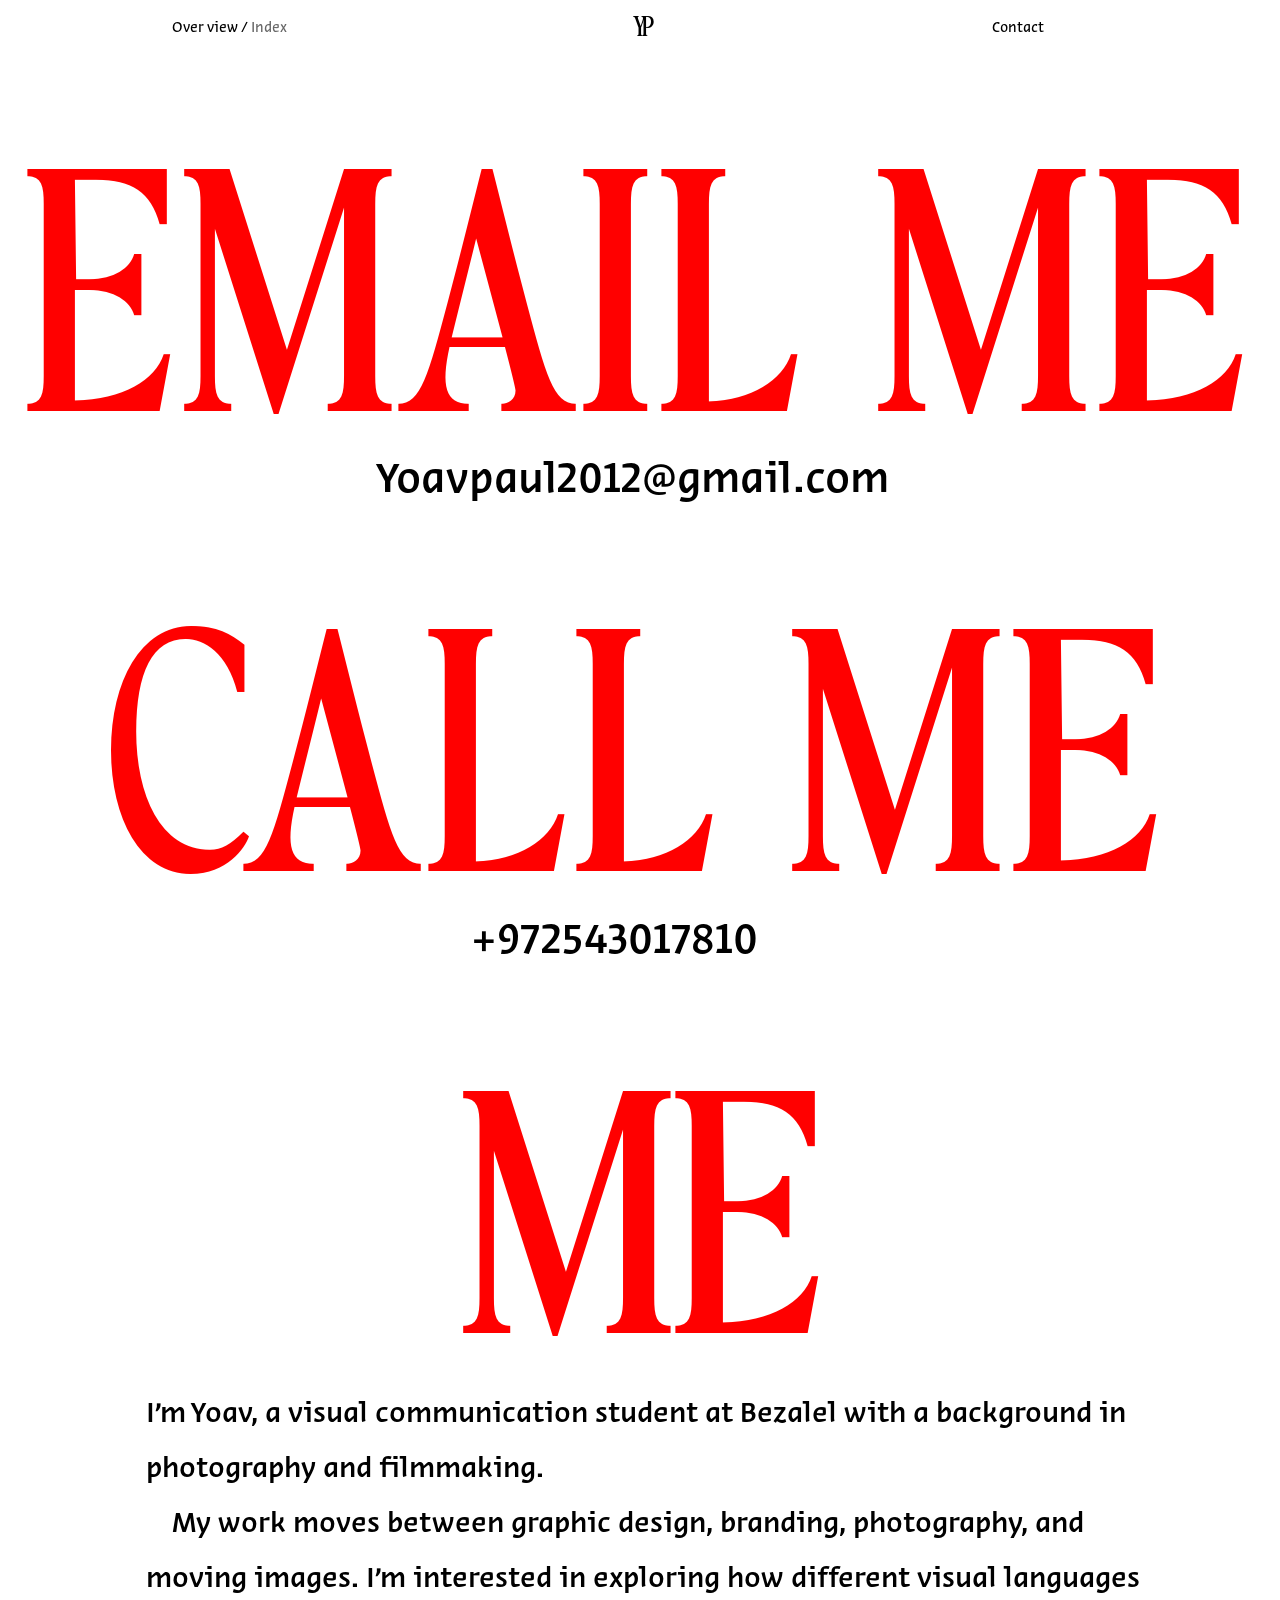
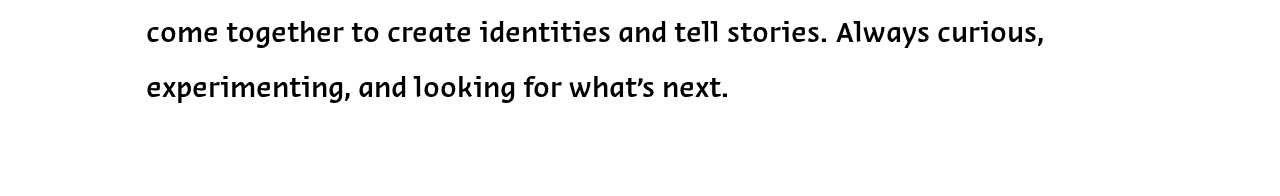
==== commit 826a4181: "Content layer: projects.json builds the carousel and index lists, about text in content/about.md; co" ====
--- a/about.html
+++ b/about.html
@@ -32,11 +32,10 @@
     <!-- "About" in the top bar jumps here -->
     <h2 class="about-title" id="me" style="--top: 1155; --middle: 722;">ME</h2>
 
-    <div class="about-text" style="--top: 1560;">
-      <p>I'm Yoav, a visual communication student at Bezalel with a background in photography and filmmaking.</p>
-      <p>My work moves between graphic design, branding, photography, and moving images. I'm interested in exploring how different visual languages come together to create identities and tell stories. Always curious, experimenting, and looking for what's next.</p>
-    </div>
+    <!-- The text comes from content/about.md (about-text.js puts it here) -->
+    <div class="about-text" style="--top: 1560;"></div>
   </main>
+  <script src="about-text.js"></script>
   <script src="contact-copy.js"></script>
   <script src="top-bar-blur.js"></script>
 </body>
--- a/styles.css
+++ b/styles.css
@@ -99,7 +99,7 @@
 
   /* Font of the top bar, the menus, the captions and the small texts: Editor Sans (from the fonts folder) */
   --font-nav: "Editor Sans", Arial, sans-serif;
-  --size-nav: max(12px, calc(24 * var(--px))); /* "About", "Contact", "OVER VIEW / INDEX": 24px in Figma */
+  --size-nav: max(12px, calc(16 * var(--px))); /* the top bar, its menus and "Random / Index": 16px in Figma */
 
   /* Font of the small texts on the home page */
   --font-body: "ArbelG", Arial, sans-serif;
@@ -123,6 +123,10 @@
 body {
   margin: 0;
   background-color: var(--color-background);
+  /* The page never scrolls sideways. (A Figma pixel is measured on the whole window width,
+     which includes the scroll bar on computers with a mouse, so the page was a little
+     wider than the window there) */
+  overflow-x: clip;
 }
 
 /* ===== Flying fly ===== */
@@ -152,55 +156,40 @@
   filter: drop-shadow(14px 22px 8px var(--color-shadow));
 }
 
-/* A squashed fly lies flat on the page (no shadow), and can't be clicked again */
+/* A squashed fly lies flat on the page (no shadow) and can't be clicked again.
+   It is pressed flat fast, like by a swatter. script.js also crushes it out of shape
+   and makes it a little darker (its own filter for every fly) */
 .fly.is-squashed {
   filter: none;
   pointer-events: none;
-}
-
-/* ===== Red splat under a squashed fly ===== */
-
-/* script.js places it where the fly was */
+  transition: filter 0.2s, transform 0.07s ease-in;
+}
+
+/* ===== Splat under a squashed fly ===== */
+
+/* script.js draws a new one for every fly (an SVG, never the same twice)
+   and places it where the fly was. --splat-size = its size compared to the fly */
 .splat {
   position: fixed;
-  width: calc(var(--size-fly) * 0.6);
+  width: calc(var(--size-fly) * var(--splat-size, 1.3));
+  height: auto;
   aspect-ratio: 1;
+  overflow: visible;
   translate: -50% -50%; /* centered on the fly (works together with the grow animation) */
-  background-color: var(--color-accent);
-  border-radius: 45% 55% 40% 60% / 55% 40% 60% 45%; /* uneven, like a blob */
+  fill: var(--color-accent); /* the red of the site */
   pointer-events: none;
-  animation: splat-appear 0.15s ease-out;
-}
-
-/* Two small drops around the splat */
-.splat::before,
-.splat::after {
-  content: "";
-  position: absolute;
-  border-radius: 50%;
-  background-color: var(--color-accent);
-}
-
-.splat::before {
-  width: 18%;
-  height: 18%;
-  top: -22%;
-  left: 70%;
-}
-
-.splat::after {
-  width: 12%;
-  height: 12%;
-  bottom: -10%;
-  left: -15%;
-}
-
-/* The splat grows quickly from nothing */
+  animation: splat-appear 0.14s ease-out;
+}
+
+/* The splat bursts out fast, a little too big, and settles */
 @keyframes splat-appear {
-  from {
-    scale: 0;
+  0% {
+    scale: 0.2;
   }
-  to {
+  70% {
+    scale: 1.08;
+  }
+  100% {
     scale: 1;
   }
 }
@@ -376,11 +365,13 @@
   color: var(--color-accent);
 }
 
-/* "YP" in the title font (Figma: 24px, letter spacing -24%, middle at 721.5px, 19px from the top) */
+/* "YP" in the title font (Figma: 22px next to the 16px words, letter spacing -24%,
+   middle at 721.5px, 19px from the top) */
 .top-bar-name {
   top: calc(19 * var(--px));
   left: calc(50% + 1.5 * var(--px));
   font-family: var(--font-display);
+  font-size: calc(var(--size-nav) * 22 / 16);
   letter-spacing: -0.24em;
   line-height: 1.04;
 }
@@ -477,7 +468,7 @@
   height: 100%;
 }
 
-/* "Random / Index" under the box (Figma: 30px under it, Editor Sans 24px).
+/* "Random / Index" under the box (Figma: 30px under it, Editor Sans, the size of the top bar).
    Red under the mouse, and the one that is chosen stays red */
 .carousel-modes {
   position: relative;
@@ -528,7 +519,8 @@
 .carousel-item {
   position: relative;
   flex: none;
-  height: 100%;
+  height: var(--item-height, 100%); /* a smaller work sits in the middle of the row's height */
+  align-self: center;
   aspect-ratio: var(--ratio);
   margin-right: calc(35 * var(--px));
   overflow: hidden;
@@ -779,9 +771,9 @@
   display: none;
 }
 
-/* Name (Bold 28px) and year (Medium) */
+/* Name and year: Bold 28px (Figma "Photography option 2 with text") */
 .project-text h2 {
-  margin: 0 0 calc(30 * var(--px));
+  margin: 0;
   font-size: calc(28 * var(--px));
   font-weight: 700;
   line-height: normal;
@@ -789,52 +781,54 @@
 
 .project-text-year {
   margin-left: 0.4em;
-  font-weight: 500;
-}
-
-/* The text: 25px */
+}
+
+/* Megi Solar and Otzar Mekomi: the name's lines are 26px apart, like the text under it */
+.project-text h2.has-tight-lines {
+  line-height: calc(26 * var(--px));
+}
+
+/* The text: 16px, lines 26px apart */
 .project-text p {
   margin: 0;
-  font-size: calc(25 * var(--px));
-  line-height: calc(26 * var(--px));
-}
-
-/* The second paragraph starts a little to the right, like in Figma */
+  font-size: max(12px, calc(16 * var(--px)));
+  font-weight: 400;
+  line-height: max(19px, calc(26 * var(--px)));
+}
+
+/* The second paragraph starts a little to the right (4 spaces in Figma) */
 .project-text .is-indented {
   text-indent: 1em;
 }
 
-/* An empty line above */
-.project-text .has-space,
-.project-text .project-text-quote {
+/* Bolder words: Semibold (the quote, "A work from the series was exhibited at:")
+   and Medium (where it was exhibited, "Materials:", "Special thanks:") */
+.project-text .is-semibold {
+  font-weight: 600;
+}
+
+.project-text .is-medium {
+  font-weight: 500;
+}
+
+/* An empty line above (one empty line of 16px text) */
+.project-text .has-space {
+  margin-top: calc(19 * var(--px));
+}
+
+/* An empty line of 25px text under the name (Four noble truths) */
+.project-text .has-title-space {
   margin-top: calc(30 * var(--px));
 }
 
-/* The quote: Semibold 19px */
-.project-text .project-text-quote {
-  font-size: calc(19 * var(--px));
-  font-weight: 600;
-}
-
-/* Materials and thanks: 20px */
-.project-text .project-text-small {
-  font-size: calc(20 * var(--px));
-}
-
-/* Smaller text (Dissociative self): 19px */
-.project-text .project-text-body {
-  font-size: calc(19 * var(--px));
-}
-
-/* Where it was exhibited: Semibold 19px */
-.project-text .project-text-strong {
-  font-size: calc(19 * var(--px));
-  font-weight: 600;
-}
-
-/* A smaller empty line above (one empty line of 19px text) */
+/* An empty line of 26px above (Megi Solar, Otzar Mekomi) */
 .project-text .has-line-space {
-  margin-top: calc(23 * var(--px));
+  margin-top: calc(26 * var(--px));
+}
+
+/* A taller first line in Figma (38px instead of 26px): a little more space above */
+.project-text .has-tall-line {
+  margin-top: calc(12 * var(--px));
 }
 
 /* ===== The 1+1= book (graphics page): book-pages.js turns its pages on a click ===== */
@@ -913,6 +907,37 @@
   object-fit: cover;
 }
 
+/* The tags (Cinema South Festival): under the mouse they swing a little from the top
+   of the string, and slowly stop. project-panels.js adds "is-swinging" and removes it at the end */
+.panel-item.is-tag {
+  overflow: visible; /* so the tag isn't cut while it swings */
+}
+
+.panel-item.is-tag img {
+  transform-origin: 50% 0; /* the top of the string */
+}
+
+.panel-item.is-tag.is-swinging img {
+  animation: tag-swing 1.8s ease-out;
+}
+
+@keyframes tag-swing {
+  0%   { transform: rotate(0deg); }
+  15%  { transform: rotate(4deg); }
+  35%  { transform: rotate(-3deg); }
+  55%  { transform: rotate(2deg); }
+  75%  { transform: rotate(-1deg); }
+  90%  { transform: rotate(0.4deg); }
+  100% { transform: rotate(0deg); }
+}
+
+/* People who asked their computer for less movement: no swinging */
+@media (prefers-reduced-motion: reduce) {
+  .panel-item.is-tag.is-swinging img {
+    animation: none;
+  }
+}
+
 .panel-item img.is-cropped {
   position: absolute;
   top: calc(var(--img-top) * 1%);
@@ -1034,18 +1059,14 @@
   cursor: pointer;
 }
 
-/* The list of projects under a category (hidden until the category is clicked) */
+/* The list of projects under a category (hidden until the category is clicked).
+   Figma: 27px, lines 50px apart (the same in all three lists) */
 .index-list {
   padding: 0;
   list-style: none;
   font-size: calc(27 * var(--px));
-  line-height: normal;
+  line-height: calc(50 * var(--px));
   text-align: center;
-}
-
-/* The Branding list has more space between the lines in Figma */
-.index-list.is-tall {
-  line-height: 2.1;
 }
 
 .index-list[hidden] {
@@ -1120,12 +1141,12 @@
 
 /* "Copy" next to the email / phone: shows under the mouse (computers),
    or after a tap (phones, contact-copy.js adds "is-showing-copy").
-   Its holder starts right at the end of the words, so the mouse can move to it without it closing */
+   Its holder starts right at the end of the words, so the mouse can move to it without it closing.
+   The holder has the same line as the email / phone, so "Copy" sits on the same line (baseline) as them */
 .copy-holder {
   position: absolute;
-  top: 50%;
+  top: 0;
   left: 100%;
-  transform: translateY(-50%);
   padding-left: calc(20 * var(--px));
   display: none;
 }
@@ -1136,13 +1157,17 @@
   display: block;
 }
 
+/* Just the word, no frame, half the size of the email / phone */
 .copy-button {
-  padding: 0.2em 0.6em;
-  border: 1px solid currentColor;
+  -webkit-appearance: none; /* no button look in Safari */
+  appearance: none;
+  padding: 0;
+  border: none;
   border-radius: 0;
-  background: var(--color-background);
+  background: none;
+  vertical-align: baseline;
   font-family: var(--font-nav);
-  font-size: var(--size-nav);
+  font-size: 0.5em;
   font-weight: 500;
   line-height: normal;
   color: var(--color-text);
--- a/phone.css
+++ b/phone.css
@@ -97,24 +97,26 @@
   margin: 0 var(--space-page) 24px;
 }
 
-.project-text h2 {
+.project-text h2,
+.project-text h2.has-tight-lines {
   margin-bottom: 8px;
   font-size: 17px;
+  line-height: 1.25;
 }
 
-.project-text p,
-.project-text .project-text-quote,
-.project-text .project-text-small,
-.project-text .project-text-body,
-.project-text .project-text-strong {
+.project-text p {
   font-size: 14px;
-  line-height: 1.35;
+  line-height: 1.6; /* like Figma: 26px lines for 16px text */
 }
 
 .project-text .has-space,
-.project-text .has-line-space,
-.project-text .project-text-quote {
-  margin-top: 10px;
+.project-text .has-title-space,
+.project-text .has-line-space {
+  margin-top: 12px;
+}
+
+.project-text .has-tall-line {
+  margin-top: 6px;
 }
 
 /* The categories one under the other, each list under its category */
@@ -141,6 +143,7 @@
 
 .index-list {
   font-size: 18px;
+  line-height: 1.85; /* like Figma: 50px lines for 27px text */
   margin-bottom: 12px;
 }
 
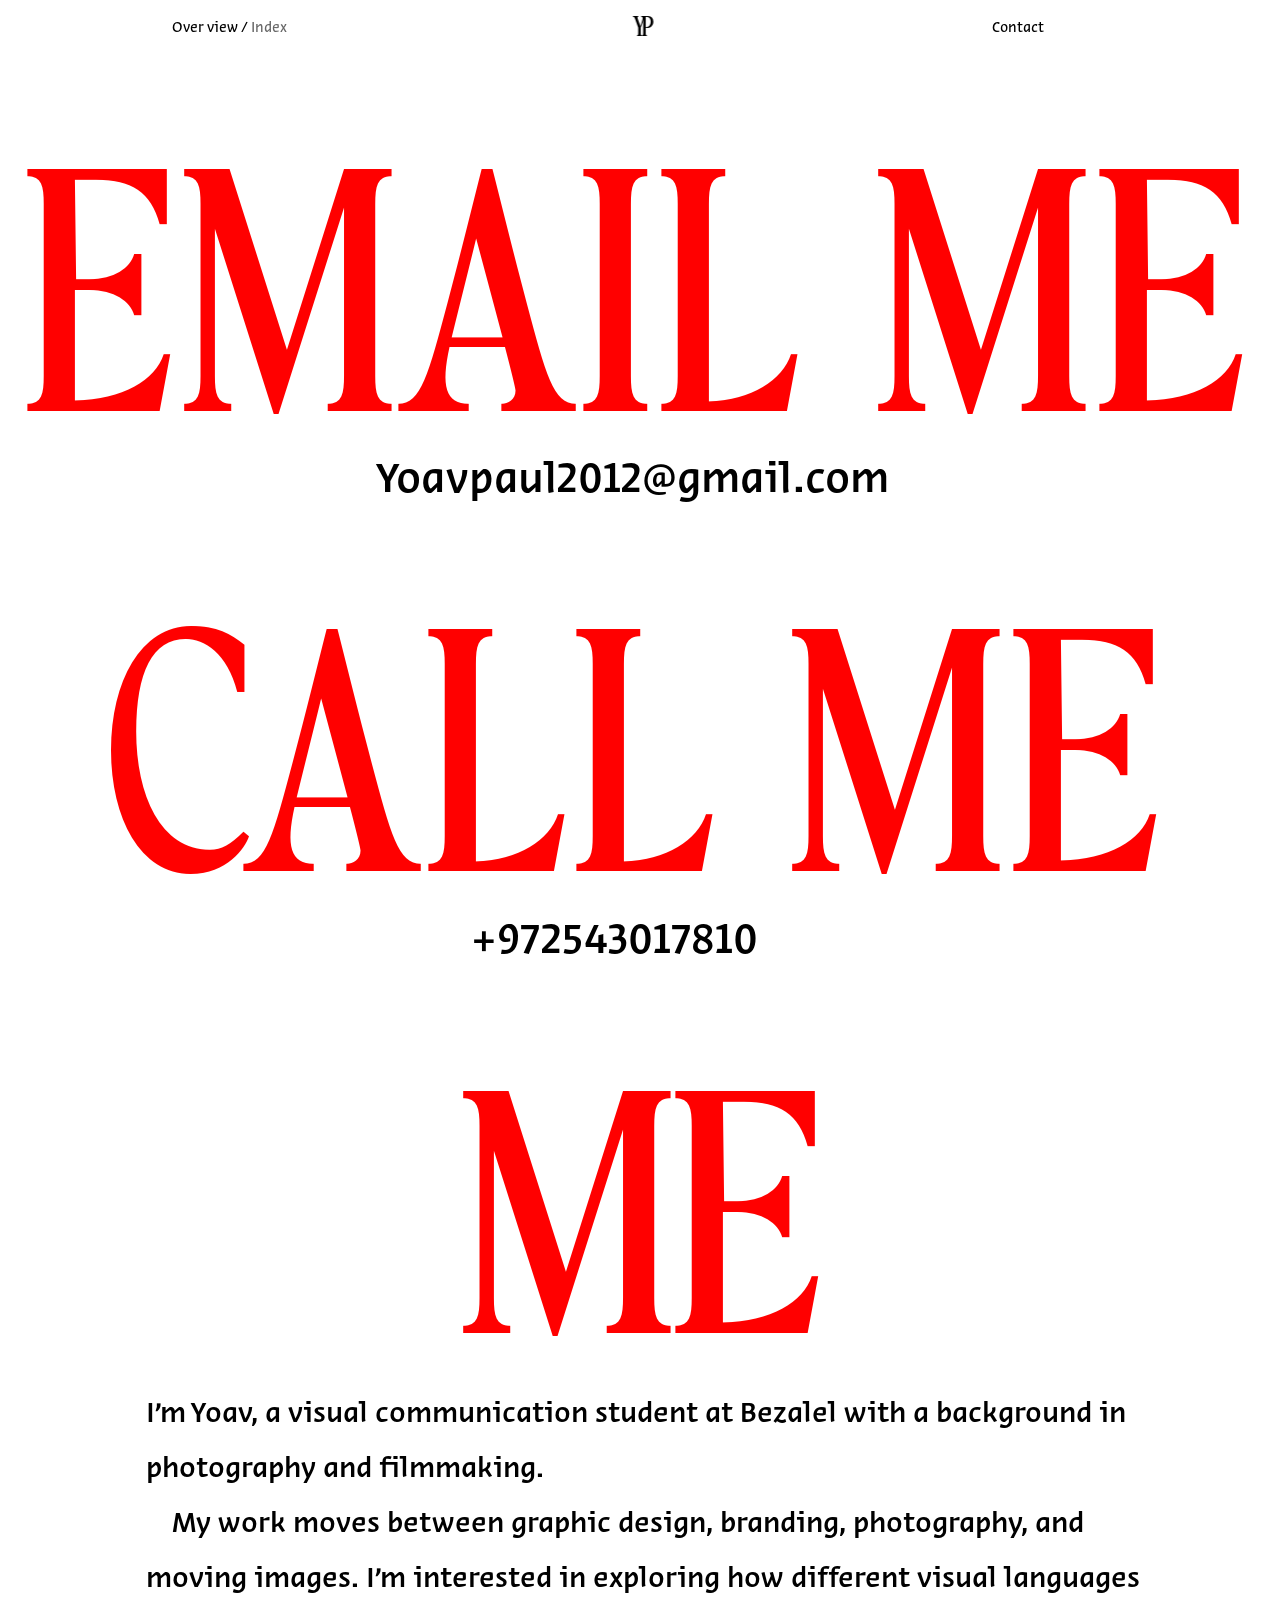
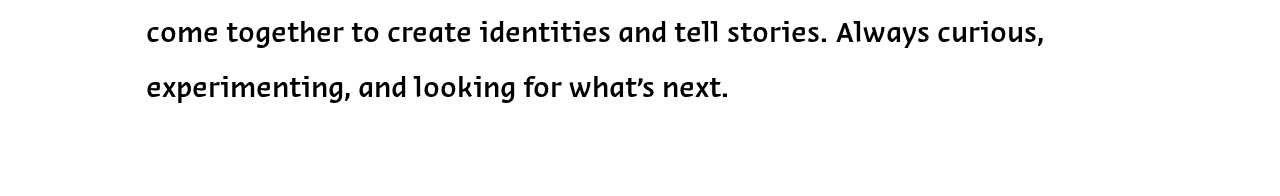
==== commit cb148a69: "Top bar: YP turns red under the mouse; a click turns it into a fly that flies off to the home page (" ====
--- a/about.html
+++ b/about.html
@@ -38,5 +38,7 @@
   <script src="about-text.js"></script>
   <script src="contact-copy.js"></script>
   <script src="top-bar-blur.js"></script>
+  <!-- A click on "YP" turns it into a fly that flies off to the home page -->
+  <script src="yp-fly.js"></script>
 </body>
 </html>
--- a/styles.css
+++ b/styles.css
@@ -113,6 +113,7 @@
 
   /* Spacing */
   --space-page: 16px;
+  --photo-row-gap: 30; /* Photography: the space between the photos of an open row (Figma pixels) */
 }
 
 /* ===== Base ===== */
@@ -345,7 +346,7 @@
   background: none;
   font: inherit;
   color: inherit;
-  cursor: pointer;
+  cursor: pointer;  touch-action: manipulation; /* a double tap on a phone doesn't zoom (it leads to the index page) */
 }
 
 /* The folded menu: only "Index" and the page you are on */
@@ -374,6 +375,41 @@
   font-size: calc(var(--size-nav) * 22 / 16);
   letter-spacing: -0.24em;
   line-height: 1.04;
+}
+
+/* No blurred strip behind "YP" (chosen after the test; its settings above stay, in case it comes back) */
+.top-bar-name::before {
+  display: none;
+}
+
+/* A click on "YP" turns it into a fly that flies off to the home page (yp-fly.js) */
+
+/* "YP" turns on its side, like a card. perspective: the near side looks bigger while it turns,
+   so the turn can be seen (without it, it would only look like it gets thinner) */
+.top-bar-name {
+  transform: translateX(-50%) perspective(60px) rotateY(0deg);
+  transition: transform 0.2s ease-in;
+}
+
+/* Red under the mouse, like the links of the menu */
+.top-bar-name:hover {
+  color: var(--color-accent);
+}
+
+.top-bar-name.is-turned-away {
+  transform: translateX(-50%) perspective(60px) rotateY(90deg);
+}
+
+/* The fly that comes out of "YP": above everything, with the shadow of a flying fly.
+   yp-fly.js moves it (transform) and sets its width */
+.yp-fly {
+  position: fixed;
+  top: 0;
+  left: 0;
+  z-index: 7;
+  height: auto;
+  pointer-events: none;
+  filter: drop-shadow(6px 10px 4px var(--color-shadow));
 }
 
 /* Figma: middle at 1145.5px, 25px from the top */
@@ -520,7 +556,7 @@
   position: relative;
   flex: none;
   height: var(--item-height, 100%); /* a smaller work sits in the middle of the row's height */
-  align-self: center;
+  align-self: var(--item-align, center); /* or at the top / bottom (set in projects.json) */
   aspect-ratio: var(--ratio);
   margin-right: calc(35 * var(--px));
   overflow: hidden;
@@ -622,10 +658,16 @@
   height: calc(var(--height) * var(--px));
   margin-bottom: 0;
   font-family: var(--font-nav);
-  font-size: max(12px, calc(32 * var(--px)));
+  font-size: max(12px, calc(var(--caption-size, 32) * var(--px))); /* 32px in Figma */
   font-weight: 500; /* Medium */
   line-height: normal;
   text-align: var(--align, left);
+}
+
+/* Branding: the names under the logos are 30px in Figma, each on one line */
+.branding-page .photo-caption {
+  --caption-size: 30;
+  white-space: nowrap;
 }
 
 /* ===== Photography, branding and graphics pages ===== */
@@ -779,6 +821,7 @@
   line-height: normal;
 }
 
+/* (not used now: the dates were taken off the names, kept in case they come back) */
 .project-text-year {
   margin-left: 0.4em;
 }
@@ -831,9 +874,58 @@
   margin-top: calc(12 * var(--px));
 }
 
+/* ===== Graphics page: the texts about the projects, on the left (Figma "graphics option with text") =====
+   They use .project-text (above). Each text says where it starts: --top = Figma pixels
+   from the top of the column of works. On phones they come under the work (phone.css) */
+.graphics-page .project-text {
+  top: calc(var(--top) * var(--px));
+  cursor: pointer; /* a click on the text closes it (graphics-texts.js) */
+}
+
+/* The names of the works are buttons (graphics-texts.js): they look like the other captions,
+   turn red under the mouse, and stay red while their text is open */
+.caption-button {
+  padding: 0;
+  border: none;
+  background: none;
+  font: inherit;
+  color: inherit;
+  text-align: inherit;
+  cursor: pointer;
+}
+
+.caption-button:hover,
+.caption-button[aria-expanded="true"] {
+  color: var(--color-accent);
+}
+
+/* The names: Editor Sans Bold 30px, lines 26px apart (on computers; phones use phone.css) */
+@media (min-width: 701px) {
+  .graphics-page .project-text h2 {
+    font-size: calc(30 * var(--px));
+    line-height: calc(26 * var(--px));
+  }
+}
+
 /* ===== The 1+1= book (graphics page): book-pages.js turns its pages on a click ===== */
 .book {
   cursor: pointer;
+}
+
+/* ===== On The Line - Soccer (graphics page) =====
+   A thin light-gray line around the poster and the poster moving (in its row) */
+.photo-overlay-row > .has-line {
+  outline: 1px solid #e0e0e0;
+  outline-offset: -1px;
+}
+
+/* The grass from the poster: NOT USED NOW, kept in case we want it back.
+   (It was the background of the Soccer project, on its own screen like the branding projects.
+   To use it, add class="grass-background" to the element that should be on the grass.)
+   images/grass-texture.webp = a piece of the poster's grass, with the green mixed in.
+   It is made and saved by the grass editor: python3 tools/grass-editor.py */
+.grass-background {
+  background: #3f9b2f url("images/grass-texture.webp") 0 0 / 415px;
 }
 
 /* ===== Project panels (branding page): the whole project on one screen =====
@@ -842,7 +934,11 @@
    the Figma frame is 1069px high, so one Figma pixel = the screen height / 1069 */
 
 .project-panel {
-  --s: calc(100vh / 1069); /* one Figma pixel */
+  /* The height the frame fills: the whole screen.
+     dvh = the part of the screen you can really see on a phone (without the browser's bars) */
+  --panel-height: 100vh;
+  --panel-height: 100dvh;
+  --s: calc(var(--panel-height) / 1069); /* one Figma pixel */
   position: fixed;
   inset: 0;
   z-index: 4; /* above the page, under the top bar */
@@ -870,6 +966,40 @@
   color: #fff;
 }
 
+/* The back arrow: bottom left, under the menu of the top bar (the same middle as the menu
+   on the project pages, and as far from the bottom as the menu is from the top). Only while a panel is open.
+   Its color follows the top bar: white on a dark panel, black on a light one. Red under the mouse */
+.panel-back {
+  display: none;
+  position: fixed;
+  bottom: calc(25 * var(--px));
+  left: calc(50% - 511 * var(--px));
+  z-index: 5; /* above the panel */
+  transform: translateX(-50%); /* its middle sits on "left" */
+  -webkit-appearance: none; /* no button look in Safari */
+  appearance: none;
+  padding: 0;
+  border: none;
+  background: none;
+  font-family: var(--font-nav);
+  font-size: calc(var(--size-nav) * 2);
+  line-height: 1;
+  color: var(--color-text);
+  cursor: pointer;
+}
+
+body.has-open-panel .panel-back {
+  display: block;
+}
+
+body.has-dark-panel .panel-back {
+  color: #fff;
+}
+
+.panel-back:hover {
+  color: var(--color-accent);
+}
+
 /* A light panel (like biss): white, with black texts */
 .project-panel.is-light {
   --color-panel: #ffffff;
@@ -884,8 +1014,27 @@
 .project-panel-stage {
   position: relative;
   width: calc(var(--width) * var(--s));
-  height: 100vh;
+  height: var(--panel-height);
   overflow: hidden; /* things that go over the top are cut, like in Figma */
+}
+
+/* A phone turned sideways (a wide, low screen): the top bar takes a big part of the height,
+   so the frame starts under it and fills the rest of the height */
+@media (orientation: landscape) and (max-height: 500px) {
+  .project-panel {
+    --panel-height: calc(100vh - var(--panel-bar));
+    --panel-height: calc(100dvh - var(--panel-bar));
+    --panel-bar: 48px; /* the top bar's two lines ("Index / Branding") */
+  }
+
+  .project-panel-stage {
+    margin-top: var(--panel-bar);
+  }
+}
+
+/* "Turn your phone sideways": hidden on computers (phone.css shows it on upright phones) */
+.rotate-hint {
+  display: none;
 }
 
 /* A work: its place and size (a click on it closes the panel) */
@@ -1057,6 +1206,7 @@
   line-height: normal;
   text-align: left;
   cursor: pointer;
+  touch-action: manipulation; /* a double tap on a phone doesn't zoom (it leads to the page) */
 }
 
 /* The list of projects under a category (hidden until the category is clicked).
@@ -1067,6 +1217,7 @@
   font-size: calc(27 * var(--px));
   line-height: calc(50 * var(--px));
   text-align: center;
+  scroll-margin-bottom: calc(60 * var(--px)); /* when the page scrolls to an open list, a little space stays under it */
 }
 
 .index-list[hidden] {
@@ -1152,9 +1303,15 @@
 }
 
 .about-contact:hover .copy-holder,
-.about-contact:focus-within .copy-holder,
+.about-contact:has(:focus-visible) .copy-holder,
 .about-contact.is-showing-copy .copy-holder {
   display: block;
+}
+
+/* 2 seconds after copying, "Copy" hides even if the mouse is still there
+   (contact-copy.js adds "is-copied"; it comes off when the mouse leaves) */
+.about-contact.is-copied .copy-holder {
+  display: none;
 }
 
 /* Just the word, no frame, half the size of the email / phone */
--- a/phone.css
+++ b/phone.css
@@ -81,6 +81,9 @@
 
 .carousel-item {
   margin-right: 12px;
+  /* A work can have its own size and place on the phone (phoneSize / phoneAlign in projects.json) */
+  height: var(--item-height-phone, var(--item-height, 100%));
+  align-self: var(--item-align-phone, var(--item-align, center));
 }
 
 /* "Random / Index" under the row */
@@ -172,6 +175,13 @@
   height: auto;
   margin: 4px var(--space-page) 16px calc(var(--left) * var(--px));
   text-align: left;
+}
+
+/* The back arrow of the branding projects: in the corner, like the menu at the top */
+.panel-back {
+  bottom: 14px;
+  left: var(--space-page);
+  transform: none;
 }
 
 /* ===== Me page (about.html) ===== */
@@ -183,3 +193,27 @@
   transform: translateX(-50%);
   padding: 8px 0 0;
 }
+
+/* "Turn your phone sideways" over an open project (Branding) or row (Photography), on a phone held upright.
+   Turning the phone hides it by itself (the screen is no longer upright); a tap also hides it */
+@media (orientation: portrait) {
+  .rotate-hint:not([hidden]) {
+    position: fixed;
+    inset: 0;
+    z-index: 6; /* above the project and the top bar */
+    display: flex;
+    flex-direction: column;
+    align-items: center;
+    justify-content: center;
+    gap: 16px;
+    width: 100%;
+    padding: 0;
+    border: none;
+    background-color: rgba(0, 0, 0, 0.8);
+    color: #fff;
+    font-family: var(--font-nav);
+    font-size: 16px;
+    line-height: 1.4;
+    text-align: center;
+  }
+}
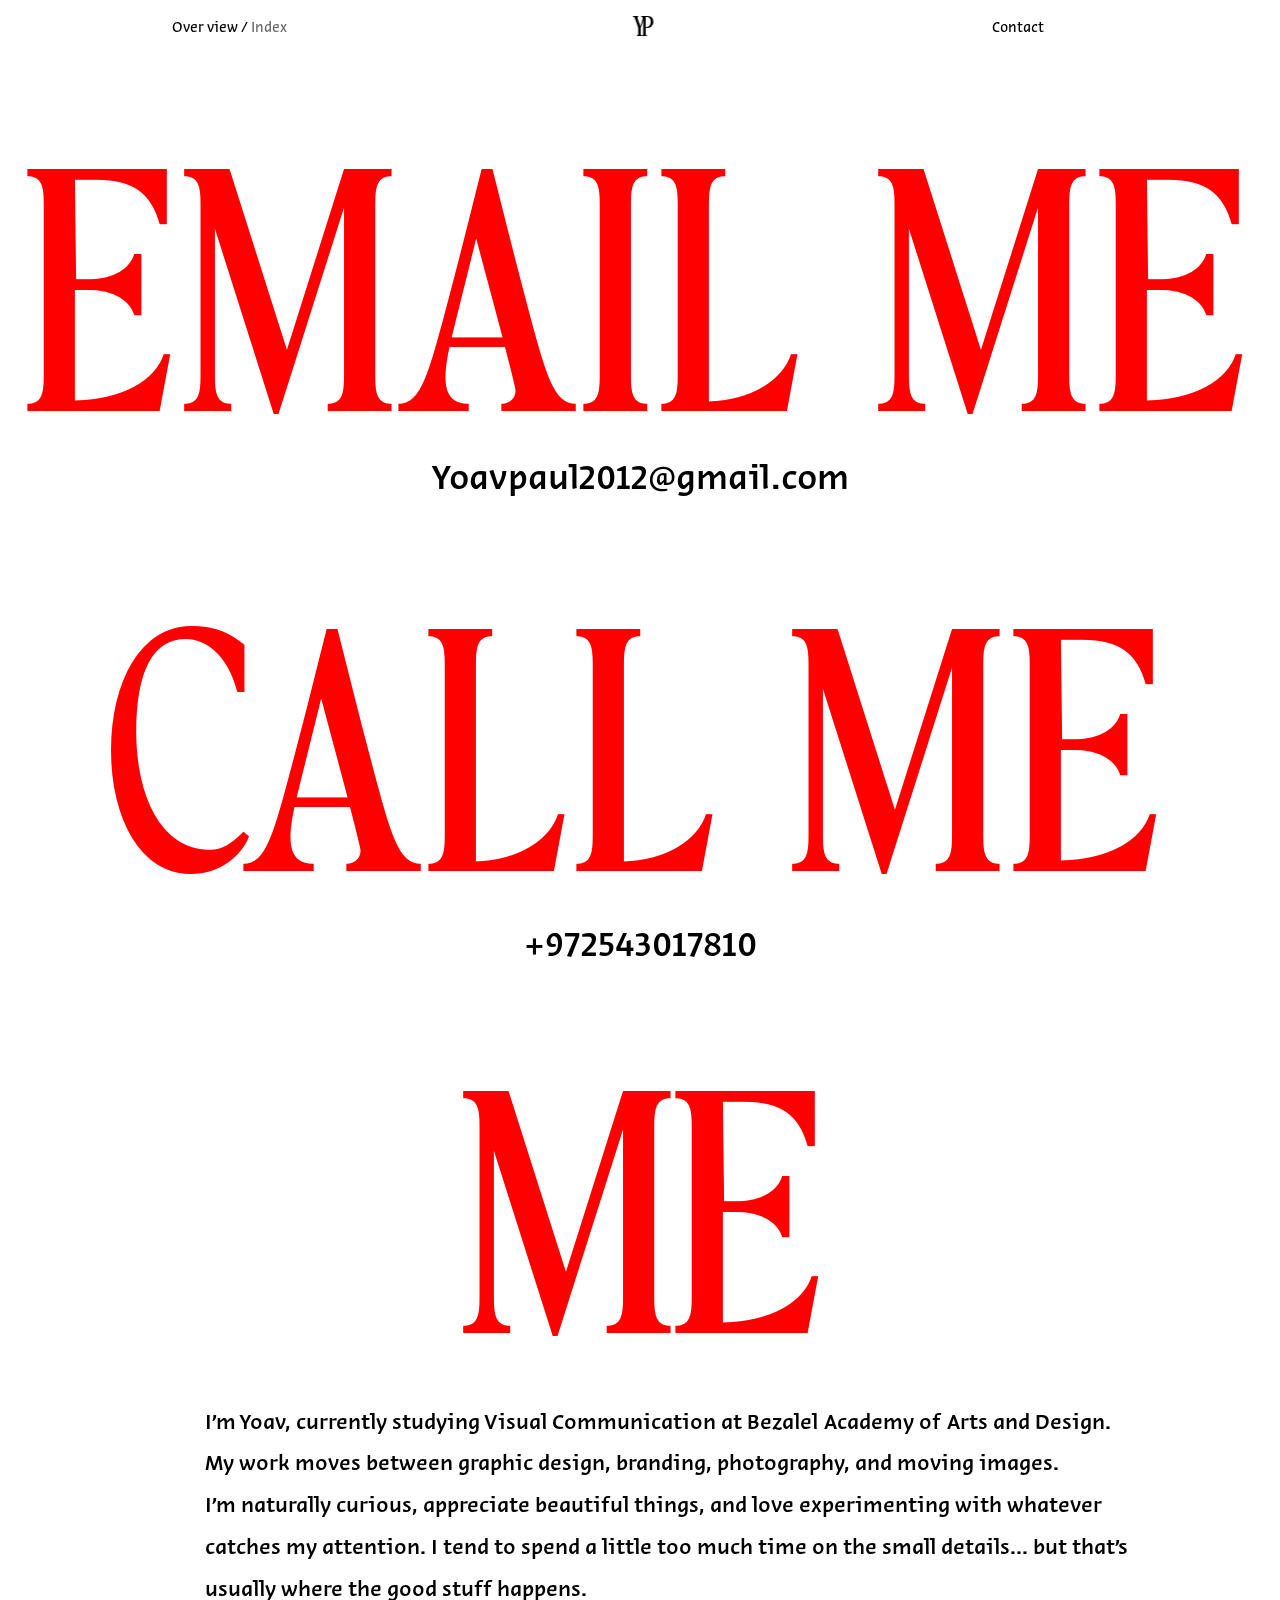
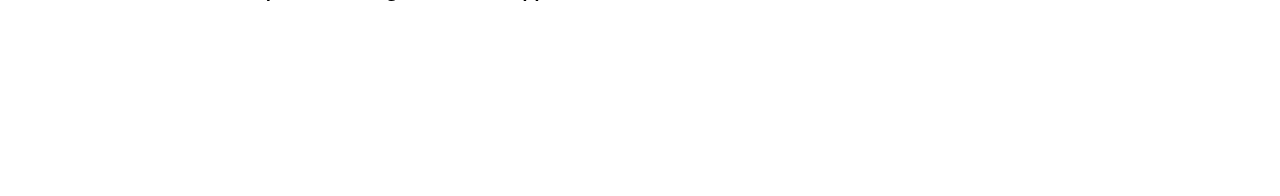
==== commit 6234942f: "Contact: sizes and the text from Figma; a click on the email copies it (Copied) instead of opening t" ====
--- a/about.html
+++ b/about.html
@@ -23,17 +23,18 @@
 
     <h1 class="about-title" style="--top: 118; --middle: 720; --spacing: 10.8;">EMAIL ME</h1>
     <!-- Email and phone: on a computer a "Copy" button shows next to them under the mouse,
-         on a phone (and tablet) it shows after a tap (contact-copy.js) -->
-    <p class="about-contact" style="--top: 519; --middle: 710.5;"><a href="mailto:Yoavpaul2012@gmail.com">Yoavpaul2012@gmail.com</a><span class="copy-holder"><button class="copy-button" type="button" data-copy="Yoavpaul2012@gmail.com">Copy</button></span></p>
+         on a phone (and tablet) it shows after a tap (contact-copy.js).
+         A click on the email itself copies it too (data-copies), instead of opening the email app -->
+    <p class="about-contact" style="--top: 522; --middle: 720.5;"><a href="mailto:Yoavpaul2012@gmail.com" data-copies>Yoavpaul2012@gmail.com</a><span class="copy-holder"><button class="copy-button" type="button" data-copy="Yoavpaul2012@gmail.com">Copy</button></span></p>
 
     <h2 class="about-title" style="--top: 636; --middle: 720; --spacing: 10.8;">CALL ME</h2>
-    <p class="about-contact" style="--top: 1037; --middle: 691.5;"><a href="tel:+972543017810">+972543017810</a><span class="copy-holder"><button class="copy-button" type="button" data-copy="+972543017810">Copy</button></span></p>
+    <p class="about-contact" style="--top: 1047; --middle: 720;"><a href="tel:+972543017810">+972543017810</a><span class="copy-holder"><button class="copy-button" type="button" data-copy="+972543017810">Copy</button></span></p>
 
     <!-- "About" in the top bar jumps here -->
     <h2 class="about-title" id="me" style="--top: 1155; --middle: 722;">ME</h2>
 
     <!-- The text comes from content/about.md (about-text.js puts it here) -->
-    <div class="about-text" style="--top: 1560;"></div>
+    <div class="about-text" style="--top: 1578;"></div>
   </main>
   <script src="about-text.js"></script>
   <script src="contact-copy.js"></script>
--- a/styles.css
+++ b/styles.css
@@ -113,7 +113,7 @@
 
   /* Spacing */
   --space-page: 16px;
-  --photo-row-gap: 30; /* Photography: the space between the photos of an open row (Figma pixels) */
+  --photo-row-gap: 9; /* Photography: the space between the photos, in the rows and on the works' screens (Figma pixels) */
 }
 
 /* ===== Base ===== */
@@ -339,19 +339,24 @@
   margin-top: var(--bar-line-gap);
 }
 
-/* "Index" is a button: a click folds the menu (top-bar-menu.js). No button look */
-.top-bar-index {
-  padding: 0;
-  border: none;
-  background: none;
-  font: inherit;
-  color: inherit;
-  cursor: pointer;  touch-action: manipulation; /* a double tap on a phone doesn't zoom (it leads to the index page) */
-}
-
-/* The folded menu: only "Index" and the page you are on */
-.top-bar-left.is-folded .menu-other {
-  display: none;
+/* "Next: Graphics ›" at the end of a category page, in the middle (top-bar-menu.js) */
+.next-category {
+  margin: calc(120 * var(--px)) 0 calc(80 * var(--px));
+  font-family: var(--font-nav);
+  font-size: calc(var(--size-nav) * 1.25);
+  text-align: center;
+}
+
+.next-category a {
+  display: inline-flex;
+  align-items: center;
+  gap: 4px;
+  color: var(--color-text);
+  text-decoration: none;
+}
+
+.next-category a:hover {
+  color: var(--color-accent);
 }
 
 /* On the project pages "Contact" is a little more to the right (Figma: its middle at 1202.5px) */
@@ -550,6 +555,32 @@
   visibility: hidden; /* keeps its place, so nothing moves */
 }
 
+/* The tag next to the mouse on the row: the category / name of the work under it (home-carousel.js).
+   Like the words of the top bar: the same letters, on a blurred see-through strip */
+.carousel-tag {
+  position: fixed;
+  top: 0;
+  left: 0;
+  z-index: 6;
+  display: none;
+  margin: 0;
+  padding: 0.2em 0.45em;
+  border-radius: var(--bar-radius);
+  background-color: var(--color-bar);
+  backdrop-filter: blur(var(--bar-blur));
+  -webkit-backdrop-filter: blur(var(--bar-blur)); /* Safari */
+  font-family: var(--font-nav);
+  font-size: var(--size-nav);
+  line-height: normal;
+  color: var(--color-text);
+  white-space: nowrap;
+  pointer-events: none; /* a click goes to the work under it */
+}
+
+.carousel-tag.is-shown {
+  display: block;
+}
+
 /* One work: as high as the box, its width from its shape (--ratio = width / height).
    The space after each work (not "gap"), so the copy follows with the same space */
 .carousel-item {
@@ -662,6 +693,11 @@
   font-weight: 500; /* Medium */
   line-height: normal;
   text-align: var(--align, left);
+}
+
+/* Photography: the names under the works are 22px in Figma (Medium) */
+.photography-page .photo-caption {
+  --caption-size: 22;
 }
 
 /* Branding: the names under the logos are 30px in Figma, each on one line */
@@ -703,7 +739,8 @@
 /* A photo that shows only part of itself, placed like in Figma (in % of its box) */
 .photo-box img.is-cropped,
 .photo-overlay-row img.is-cropped,
-.carousel-item img.is-cropped {
+.carousel-item img.is-cropped,
+.photo-panel-photo img.is-cropped {
   position: absolute;
   top: calc(var(--img-top) * 1%);
   left: calc(var(--img-left) * 1%);
@@ -755,6 +792,164 @@
   display: block;
 }
 
+/* The controls of a book on its own screen (book-pages.js): thin arrows on its sides
+   (‹ the next pages, › the pages before: it is in Hebrew) and ❚❚ under it for a second after a click,
+   in its empty edges.
+   Red under the mouse, like the other arrows */
+.book-control {
+  position: absolute;
+  z-index: 1;
+  padding: 4px;
+  border: none;
+  background: none;
+  color: var(--color-text);
+  cursor: pointer;
+}
+
+.book-control svg {
+  display: block;
+}
+
+.book-control:hover {
+  color: var(--color-accent);
+}
+
+.book-forward {
+  left: 0;
+  top: 50%;
+  transform: translateY(-50%);
+}
+
+.book-backward {
+  right: 0;
+  top: 50%;
+  transform: translateY(-50%);
+}
+
+.book-pause-sign {
+  left: 50%;
+  bottom: 0;
+  transform: translateX(-50%);
+  padding: 8px;
+  cursor: default;
+  pointer-events: none;
+}
+
+.book-pause-sign[hidden] {
+  display: none;
+}
+
+/* ❚❚: small (12px) */
+.book-pause-sign svg {
+  width: 12px;
+  height: 12px;
+}
+
+.book-pause-sign path {
+  fill: none;
+}
+
+/* ===== Photography and graphics pages: a click on a work opens its own screen (works-screens.js) =====
+   The rows of photos are open all the time, and the names show always ("Dissociative self" too) */
+.photo-overlay[data-panel],
+.book[data-panel] {
+  cursor: pointer;
+}
+
+.photography-page .photo-caption.only-open {
+  display: block;
+}
+
+/* The project's own screen (a .project-panel, see "Project panels"): its text, then its photos,
+   in one row that scrolls sideways. In Figma pixels (the screen is 1069 high):
+   --panel-photo-gap = the space between the photos, --panel-text-gap = the space after the text,
+   --panel-photo-height = how high the photos are. (photography.html?tune changes them live, tools/panel-tuner.js) */
+:root {
+  --panel-photo-gap: var(--photo-row-gap); /* the same space as between the photos on the page */
+  --panel-text-gap: 40;
+  --panel-photo-height: 800;
+}
+
+.photo-panel-stage {
+  display: flex;
+  align-items: center;
+  gap: calc(var(--panel-photo-gap) * var(--s));
+  width: max-content;
+  height: var(--panel-height);
+  padding: 0 calc(80 * var(--s)) 0 calc(30 * var(--s)); /* the text starts 30 from the left (Figma) */
+  box-sizing: border-box;
+}
+
+.project-text.photo-panel-text {
+  position: static;
+  flex: none;
+  align-self: flex-start;
+  margin-top: calc((1069 - var(--panel-photo-height)) / 2 * var(--s)); /* its top on the top of the photos */
+  margin-right: calc((var(--panel-text-gap) - var(--panel-photo-gap)) * var(--s));
+}
+
+/* A screen with an exact layout from Figma (a <template id="screen-…"> in graphics.html):
+   everything placed by --x, --y, --w, --h in Figma pixels (like the branding projects) */
+.screen-stage {
+  position: relative;
+  width: calc(var(--width) * var(--s));
+  height: var(--panel-height);
+}
+
+.screen-item {
+  position: absolute;
+  left: calc(var(--x) * var(--s));
+  top: calc(var(--y) * var(--s));
+  width: calc(var(--w) * var(--s));
+  margin: 0;
+}
+
+.screen-item[style*="--h"] {
+  height: calc(var(--h) * var(--s));
+}
+
+.screen-item > .photo-panel-photo {
+  width: 100%;
+  height: 100%;
+}
+
+.screen-item > .photo-panel-text {
+  position: static;
+  width: auto;
+  margin: 0;
+}
+
+/* The text on a work's screen grows and shrinks with the screen's height, like everything on it
+   (one Figma pixel = --s), so it keeps its lines like in the Figma frame */
+.project-panel .photo-panel-text {
+  --px: var(--s);
+}
+
+/* A small name over a part ("Event Poster"): Editor Sans 18px (Figma) */
+.screen-label {
+  font-family: var(--font-nav);
+  font-size: calc(18 * var(--s));
+  line-height: calc(37 * var(--s));
+  color: var(--color-text);
+}
+
+/* Each photo has the shape of its row (aspect-ratio, from works-screens.js), cut like in the row */
+.photo-panel-photo {
+  position: relative;
+  flex: none;
+  height: calc(var(--panel-photo-height) * var(--s));
+  overflow: hidden;
+}
+
+.photo-panel-photo img,
+.photo-panel-photo video,
+.photo-panel-photo .book {
+  display: block;
+  width: 100%;
+  height: 100%;
+  object-fit: cover;
+}
+
 /* ===== Photography page: the text layout =====
    When a row is open, photography-texts.js adds "is-reading" to the page.
    Then every item uses its "-open" sizes and places (from the Figma frame "Photography option 2 with text"):
@@ -813,10 +1008,10 @@
   display: none;
 }
 
-/* Name and year: Bold 28px (Figma "Photography option 2 with text") */
+/* The name: Bold, 28px (each text can set its own size, --title-size, like in Figma) */
 .project-text h2 {
   margin: 0;
-  font-size: calc(28 * var(--px));
+  font-size: calc(var(--title-size, 28) * var(--px));
   font-weight: 700;
   line-height: normal;
 }
@@ -824,6 +1019,16 @@
 /* (not used now: the dates were taken off the names, kept in case they come back) */
 .project-text-year {
   margin-left: 0.4em;
+}
+
+/* A small dash in a name ("Megi Solar — Paris Fashion Editorial"): 16px, like the text */
+.project-text h2 .is-small {
+  font-size: calc(16 * var(--px));
+}
+
+/* Bold words in the text ("Featured In") */
+.project-text .is-bold {
+  font-weight: 700;
 }
 
 /* Megi Solar and Otzar Mekomi: the name's lines are 26px apart, like the text under it */
@@ -907,7 +1112,7 @@
   }
 }
 
-/* ===== The 1+1= book (graphics page): book-pages.js turns its pages on a click ===== */
+/* ===== The books (graphics page: 1+1= and the Soccer notebook): book-pages.js turns their pages on a click ===== */
 .book {
   cursor: pointer;
 }
@@ -966,37 +1171,91 @@
   color: #fff;
 }
 
-/* The back arrow: bottom left, under the menu of the top bar (the same middle as the menu
-   on the project pages, and as far from the bottom as the menu is from the top). Only while a panel is open.
-   Its color follows the top bar: white on a dark panel, black on a light one. Red under the mouse */
-.panel-back {
+/* The arrows of a project panel: thin line drawings (SVG) in the color of the text.
+   Back ("‹ Branding", bottom left, under the menu of the top bar: the same middle as the menu on the project pages,
+   and as far from the bottom as the menu is from the top), and on the photography page, on the right,
+   "‹ 2 / 5 ›" (the work before / which work / the next work). Only while a panel is open.
+   Their color follows the top bar: white on a dark panel, black on a light one. Red under the mouse */
+.panel-back,
+.panel-nav {
   display: none;
   position: fixed;
   bottom: calc(25 * var(--px));
-  left: calc(50% - 511 * var(--px));
   z-index: 5; /* above the panel */
   transform: translateX(-50%); /* its middle sits on "left" */
+  margin: 0;
+  color: var(--color-text);
+}
+
+.panel-back {
+  left: calc(50% - 511 * var(--px));
+}
+
+.panel-nav {
+  left: calc(50% + 511 * var(--px));
+  align-items: center;
+  gap: 10px;
+  font-family: var(--font-nav);
+  font-size: var(--size-nav);
+  letter-spacing: 0.1em; /* "2 / 5" a little apart, like the arrows */
+  white-space: nowrap;
+}
+
+/* "‹ Photography" / "‹ Branding": the chevron and the word like the menu */
+body.has-open-panel .panel-back {
+  display: flex;
+  align-items: center;
+  gap: 4px;
+  font-family: var(--font-nav);
+  font-size: var(--size-nav);
+}
+
+.panel-back,
+.panel-prev,
+.panel-next {
   -webkit-appearance: none; /* no button look in Safari */
   appearance: none;
   padding: 0;
   border: none;
   background: none;
-  font-family: var(--font-nav);
-  font-size: calc(var(--size-nav) * 2);
-  line-height: 1;
-  color: var(--color-text);
+  color: inherit;
   cursor: pointer;
 }
 
-body.has-open-panel .panel-back {
+.panel-back svg,
+.panel-prev svg,
+.panel-next svg {
   display: block;
 }
 
-body.has-dark-panel .panel-back {
+body.has-open-panel .panel-nav {
+  display: flex;
+}
+
+body.has-dark-panel .panel-back,
+body.has-dark-panel .panel-nav {
   color: #fff;
 }
 
-.panel-back:hover {
+.panel-back:hover,
+.panel-prev:hover,
+.panel-next:hover {
+  color: var(--color-accent);
+}
+
+/* Where an arrow leads, above it, under the mouse or with Tab (works-screens.js):
+   "Next work: Megi Solar" above "‹ 2 / 5 ›" (its right edge on theirs) */
+.panel-hint {
+  position: absolute;
+  right: 0;
+  bottom: calc(100% + 10px);
+  letter-spacing: normal;
+  white-space: nowrap;
+  pointer-events: none;
+}
+
+/* The name of the work in red, "Next work:" black */
+.panel-hint-name {
   color: var(--color-accent);
 }
 
@@ -1176,6 +1435,52 @@
 
 /* ===== Index page (projects.html) ===== */
 
+/* The "screen" at the top: the moving row of works (like the home page), under the top bar.
+   Lower than on the home page (340 instead of 600), so the categories are on the screen with it */
+.index-screen {
+  --screen-height: 340;
+  position: relative;
+  margin-top: calc(110 * var(--px));
+  padding-bottom: 0;
+}
+
+.index-screen .carousel {
+  height: calc(var(--screen-height) * var(--px));
+}
+
+@media (min-width: 701px) {
+  /* The name of a work under the row shows only under a finger (phones) */
+  .index-screen .carousel-modes {
+    display: none;
+  }
+
+  /* The categories a little closer to the screen (".index-page": stronger than "margin: 0 auto" below) */
+  .index-page .index-categories {
+    margin-top: calc(-40 * var(--px));
+  }
+}
+
+/* One project on the screen, under the mouse on its name: its cover in the middle, on white,
+   over the moving row (index-menu.js adds "is-previewing") */
+.index-preview {
+  position: absolute;
+  top: 0;
+  left: 0;
+  right: 0;
+  height: calc(var(--screen-height) * var(--px));
+  display: none;
+  justify-content: center;
+  background-color: var(--color-background);
+}
+
+.index-screen.is-previewing .index-preview {
+  display: flex;
+}
+
+.index-preview .carousel-item {
+  margin: 0;
+}
+
 /* The area under the big name (1032 - 505 Figma pixels high).
    The categories and lists are placed in it by --x, --y and --w */
 .index-categories {
@@ -1197,24 +1502,25 @@
   color: var(--color-text);
 }
 
-/* A category: a button with no button look, the text on the left */
+/* A category: a link to its page, the text on the left */
 .index-category {
   padding: 0;
   border: none;
   background: none;
-  font-size: calc(70.82 * var(--px));
+  text-decoration: none;
+  font-size: calc(55 * var(--px));
   line-height: normal;
   text-align: left;
   cursor: pointer;
   touch-action: manipulation; /* a double tap on a phone doesn't zoom (it leads to the page) */
 }
 
-/* The list of projects under a category (hidden until the category is clicked).
-   Figma: 27px, lines 50px apart (the same in all three lists) */
+/* The list of projects under a category (open all the time).
+   Figma: 21px, lines 50px apart (the same in all three lists) */
 .index-list {
   padding: 0;
   list-style: none;
-  font-size: calc(27 * var(--px));
+  font-size: calc(21 * var(--px));
   line-height: calc(50 * var(--px));
   text-align: center;
   scroll-margin-bottom: calc(60 * var(--px)); /* when the page scrolls to an open list, a little space stays under it */
@@ -1270,13 +1576,13 @@
   white-space: nowrap;
 }
 
-/* The email address and the phone number under the big words (Medium 48px) */
+/* The email address and the phone number under the big words (Medium 39px) */
 .about-contact {
   top: calc(var(--top) * var(--px));
   left: calc(var(--middle) * var(--px));
   transform: translateX(-50%);
   font-family: var(--font-nav);
-  font-size: calc(48 * var(--px));
+  font-size: calc(39 * var(--px));
   font-weight: 500;
   line-height: normal;
   color: var(--color-text);
@@ -1284,7 +1590,7 @@
   white-space: nowrap;
 }
 
-/* The text about me (Medium 32px, lines 62px apart) */
+/* The email / phone: no link look */
 .about-contact a {
   color: inherit;
   text-decoration: none;
@@ -1337,12 +1643,12 @@
 
 .about-text {
   top: calc(var(--top) * var(--px));
-  left: calc(164 * var(--px));
-  width: calc(1175 * var(--px));
+  left: calc(231 * var(--px));
+  width: calc(1052 * var(--px));
   font-family: var(--font-nav);
-  font-size: calc(32 * var(--px));
+  font-size: calc(24 * var(--px));
   font-weight: 500;
-  line-height: calc(62 * var(--px));
+  line-height: calc(47 * var(--px));
   color: var(--color-text);
 }
 
@@ -1350,8 +1656,8 @@
   margin: 0;
 }
 
-/* The second paragraph starts a little to the right, like in Figma */
+/* A paragraph after another one: an empty line between them */
 .about-text p + p {
-  text-indent: calc(30 * var(--px)); /* 4 spaces, like in Figma */
-}
-
+  margin-top: calc(47 * var(--px));
+}
+
--- a/phone.css
+++ b/phone.css
@@ -122,6 +122,15 @@
   margin-top: 6px;
 }
 
+/* Index page: the screen of works as high as the home page row (no hover on phones, so no preview) */
+.index-screen {
+  margin-top: 64px;
+}
+
+.index-screen .carousel {
+  height: 75vw;
+}
+
 /* The categories one under the other, each list under its category */
 .index-categories {
   width: auto;
@@ -181,6 +190,14 @@
 .panel-back {
   bottom: 14px;
   left: var(--space-page);
+  transform: none;
+}
+
+/* The "‹ 2 / 5 ›" arrows (photography page): in the other corner */
+.panel-nav {
+  bottom: 14px;
+  left: auto;
+  right: var(--space-page);
   transform: none;
 }
 
